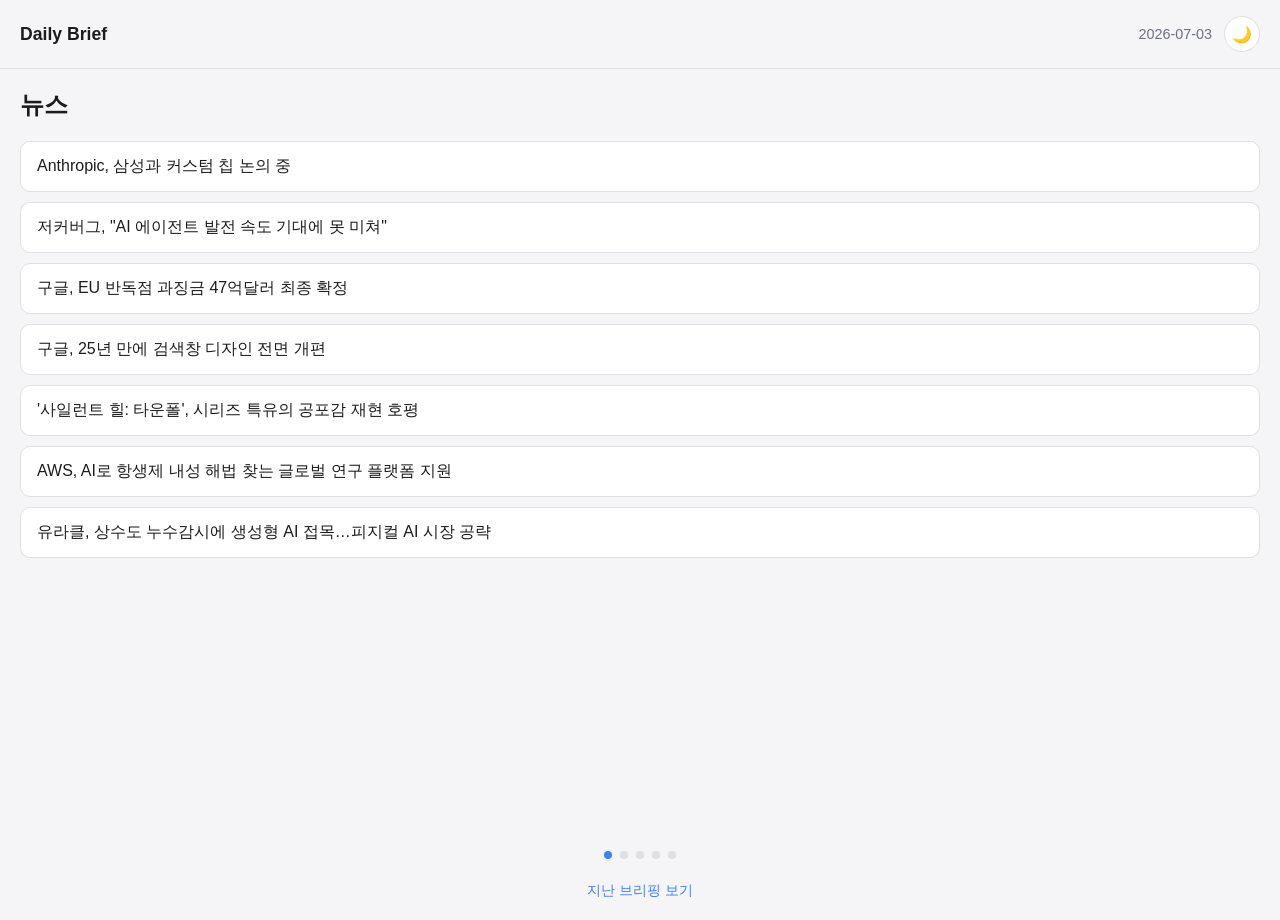
==== docs/index.html @ 2c722df5 "Daily Brief 프로젝트 초기 구조 및 파이프라인 구현 RSS/네이버뉴스 수집, Claude API 콘텐츠 생성, HTML 빌드 스크립트와 다크모드/스와이프/아코디언/아카이브" ====
<!DOCTYPE html>
<html lang="ko">
<head>
<meta charset="UTF-8">
<meta name="viewport" content="width=device-width, initial-scale=1">
<title>Daily Brief - 2026-07-03</title>
<link rel="stylesheet" href="assets/style.css">
</head>
<body>
<header class="topbar">
  <h1>Daily Brief</h1>
  <div class="topbar-right">
    <span class="date">2026-07-03</span>
    <button id="theme-toggle" aria-label="다크모드 전환">🌙</button>
  </div>
</header>

<main class="swipe-container" id="swipe-container">
<section class="panel" id="news">
  <h2>뉴스</h2>
  <div class="accordion">
<div class="accordion-item">
  <button class="accordion-header">Anthropic, 삼성과 커스텀 칩 논의 중</button>
  <div class="accordion-body"><p>Anthropic이 삼성과 새로운 커스텀 AI 칩 개발을 논의하고 있는 것으로 알려졌다.<br>이는 OpenAI가 브로드컴과 손잡고 자체 AI 칩을 발표한 지 약 일주일 만에 나온 소식이다.<br>AI 대형 개발사들이 엔비디아 의존도를 낮추기 위해 잇따라 자체 칩 확보에 나서는 모습이다.</p><p class="trivia">💡 커스텀 AI 칩은 특정 회사의 모델 구조에 맞춰 설계돼 범용 GPU보다 특정 연산에서 효율이 높은 반도체를 말한다.</p></div>
</div>
<div class="accordion-item">
  <button class="accordion-header">저커버그, "AI 에이전트 발전 속도 기대에 못 미쳐"</button>
  <div class="accordion-body"><p>메타 내부 회의에서 마크 저커버그 CEO가 AI 에이전트의 발전 속도가 예상보다 더디다고 언급한 것으로 전해졌다.<br>메타는 최근 AI 에이전트 개발에 대규모 투자를 이어왔다.<br>업계 전반의 AI 에이전트 상용화 속도에 대한 눈높이 조정이 이뤄지고 있다는 신호로 해석된다.</p><p class="trivia">💡 AI 에이전트는 단순 대화형 챗봇을 넘어, 목표를 주면 스스로 계획을 세우고 여러 단계의 작업을 수행하는 AI 시스템을 뜻한다.</p></div>
</div>
<div class="accordion-item">
  <button class="accordion-header">구글, EU 반독점 과징금 47억달러 최종 확정</button>
  <div class="accordion-body"><p>구글이 EU를 상대로 낸 장기간의 항소에서 패소해 47억달러(약 6조원) 규모의 과징금을 물게 됐다.<br>EU는 구글이 안드로이드에 자사 검색엔진과 브라우저를 끼워 판 행위를 문제 삼았다.<br>빅테크에 대한 유럽의 반독점 규제 기조가 재확인된 사례로 평가된다.</p><p class="trivia">💡 이번 과징금은 2018년 EU 집행위원회가 부과한 역대 최대 규모의 반독점 과징금 중 하나로, 이후 수년간 항소가 이어져 왔다.</p></div>
</div>
<div class="accordion-item">
  <button class="accordion-header">구글, 25년 만에 검색창 디자인 전면 개편</button>
  <div class="accordion-body"><p>구글이 25년간 유지해온 단순한 흰색 검색창 디자인을 대대적으로 개편했다.<br>I/O 개발자 콘퍼런스에서 발표된 이번 변화는 텍스트 링크 목록 중심에서 벗어나려는 시도다.<br>생성형 AI 검색 경쟁이 치열해지는 가운데, 검색 UI 자체의 패러다임 전환으로 풀이된다.</p><p class="trivia">💡 구글 검색창은 1998년 창립 이후 핵심 인터페이스로 자리 잡아, 이번 개편은 구글 역사상 상징적인 변화로 꼽힌다.</p></div>
</div>
<div class="accordion-item">
  <button class="accordion-header">'사일런트 힐: 타운폴', 시리즈 특유의 공포감 재현 호평</button>
  <div class="accordion-body"><p>IGN이 신작 '사일런트 힐: 타운폴'의 프리뷰를 공개했다.<br>1인칭 시점의 느린 템포와 긴장감이 시리즈 특유의 공포 스타일을 잘 계승했다는 평가다.<br>짧은 핸즈오프 데모만으로도 시리즈 팬들의 기대감을 높이고 있다.</p><p class="trivia">💡 '사일런트 힐'은 1999년 첫 작품이 출시된 이후 심리적 공포와 상징적 연출로 공포 게임 장르의 대표작으로 자리잡았다.</p></div>
</div>
<div class="accordion-item">
  <button class="accordion-header">AWS, AI로 항생제 내성 해법 찾는 글로벌 연구 플랫폼 지원</button>
  <div class="accordion-body"><p>아마존웹서비스(AWS)가 항생제 내성(AMR) 대응을 위한 글로벌 연구 플랫폼 구축을 지원한다.<br>임페리얼 칼리지 런던의 '플레밍 이니셔티브'에 클라우드·생성형 AI 기술을 제공하는 방식이다.<br>항생제 내성 관련 사망자는 2050년까지 약 3900만명에 이를 것으로 전망되는 만큼, 국제 협력의 중요성이 커지고 있다.</p><p class="trivia">💡 항생제 내성(AMR)은 세균 등 미생물이 변이를 일으켜 기존 항생제가 더 이상 듣지 않게 되는 현상으로, WHO가 지정한 주요 공중보건 위협 중 하나다.</p></div>
</div>
<div class="accordion-item">
  <button class="accordion-header">유라클, 상수도 누수감시에 생성형 AI 접목…피지컬 AI 시장 공략</button>
  <div class="accordion-body"><p>유라클이 상수도 누수 관리에 생성형 AI를 접목한 실증 사업에 참여한다.<br>한국환경산업기술원이 추진하는 'AI 응용제품 신속상용화 지원사업'의 일환이다.<br>센서·설비 데이터를 AI가 실시간 분석해 현장에 반영하는 '피지컬 AI'가 산업계의 새로운 화두로 떠오르고 있다.</p><p class="trivia">💡 피지컬 AI는 로봇, 센서 등 물리적 장치와 결합해 실제 환경 데이터를 실시간으로 처리·행동하는 AI를 뜻하며, 소프트웨어에 국한된 기존 AI와 구분된다.</p></div>
</div>
  </div>
</section>
<section class="panel" id="korea">
  <h2>한국뉴스</h2>
  <div class="accordion">
<div class="accordion-item">
  <button class="accordion-header">이언주, 상임위원장 배정 제외에… "정치 보복이냐"</button>
  <div class="accordion-body"><p>이언주 더불어민주당 의원이 국회 상임위원장 배정에서 자신이 제외된 데 대해 "정치 보복이냐"며 반발했다.</p></div>
</div>
<div class="accordion-item">
  <button class="accordion-header">정부, 고환율 피해 中企에 14.9조 긴급경영자금 지원</button>
  <div class="accordion-body"><p>구윤철 경제부총리가 비상경제장관회의를 주재하고, 고환율로 어려움을 겪는 중소기업에 14.9조원 규모의 긴급 경영자금을 지원하는 방안을 발표했다.</p></div>
</div>
<div class="accordion-item">
  <button class="accordion-header">강남 288개 vs 옹진·신안 0개…평생교육기관도 양극화 '심각'</button>
  <div class="accordion-body"><p>서울 강남에는 평생교육기관이 288곳인 반면 옹진·신안군은 한 곳도 없는 등 지역별 평생교육 인프라 격차가 심각한 것으로 나타났다.</p></div>
</div>
<div class="accordion-item">
  <button class="accordion-header">美, 국제형사재판소 관할권 부인…전쟁 범죄 트럼프 보호?</button>
  <div class="accordion-body"><p>미국이 국제형사재판소(ICC)의 자국민에 대한 재판 관할권을 인정하지 않겠다고 밝혔다. 법무장관 대행은 "동의하지 않은 국가를 조약이 구속할 수 없다"고 주장했다.</p></div>
</div>
  </div>
</section>
<section class="panel" id="common-sense">
  <h2>상식</h2>
  <div class="accordion">
<div class="accordion-item">
  <button class="accordion-header">[역사] 훈민정음 반포</button>
  <div class="accordion-body"><p>세종대왕은 1446년 훈민정음을 반포해 백성 누구나 쉽게 익힐 수 있는 문자를 보급했다. 오늘날의 한글은 이 훈민정음을 기반으로 한다.</p></div>
</div>
<div class="accordion-item">
  <button class="accordion-header">[과학] 문어의 심장은 3개</button>
  <div class="accordion-body"><p>문어는 심장이 3개다. 2개는 아가미로 피를 보내고, 나머지 1개는 몸 전체로 피를 순환시키는 역할을 한다. 헤엄칠 때는 이 심장 하나가 멈춰 쉽게 지치는 이유이기도 하다.</p></div>
</div>
<div class="accordion-item">
  <button class="accordion-header">[경제] 복리의 힘</button>
  <div class="accordion-body"><p>복리는 원금뿐 아니라 이미 발생한 이자에도 다시 이자가 붙는 방식이다. 같은 수익률이라도 기간이 길어질수록 단리와의 차이가 기하급수적으로 커져, 장기 투자에서 특히 중요하게 여겨진다.</p></div>
</div>
<div class="accordion-item">
  <button class="accordion-header">[문화] 칸 라이언즈</button>
  <div class="accordion-body"><p>칸 라이언즈(Cannes Lions)는 매년 프랑스 칸에서 열리는 세계 최대 규모의 광고·크리에이티브 축제로, 영화제인 칸 영화제와는 별개로 운영되는 광고업계 전문 행사다.</p></div>
</div>
  </div>
</section>
<section class="panel" id="english">
  <h2>영어</h2>
  <div class="accordion">
<div class="accordion-item">
  <button class="accordion-header">inflection point</button>
  <div class="accordion-body"><p>변곡점, 결정적 전환점</p><p class="example">The launch marks a major inflection point in the race to deliver practical AI agents to mainstream users.</p></div>
</div>
<div class="accordion-item">
  <button class="accordion-header">tradecraft</button>
  <div class="accordion-body"><p>(첩보·해킹 등에서) 은밀하게 활동하는 기술이나 수법</p><p class="example">The newly discovered malware uses clever tradecraft to remain stealthy.</p></div>
</div>
<div class="accordion-item">
  <button class="accordion-header">legacy infrastructure</button>
  <div class="accordion-body"><p>오래되어 낡았지만 여전히 쓰이고 있는 기존 인프라</p><p class="example">Surging demand for AI applications exposes the limitations of legacy cloud infrastructure.</p></div>
</div>
<div class="accordion-item">
  <button class="accordion-header">sonic boom</button>
  <div class="accordion-body"><p>음속 폭음 (물체가 음속을 돌파할 때 발생하는 굉음)</p><p class="example">New US rules would legalize quiet supersonic flights without the sonic boom.</p></div>
</div>
<div class="accordion-item">
  <button class="accordion-header">viral stunt</button>
  <div class="accordion-body"><p>입소문을 타며 화제가 되는 파격적인 홍보 이벤트</p><p class="example">Listen Labs raised $69M after a viral billboard hiring stunt.</p></div>
</div>
<div class="accordion-item">
  <button class="accordion-header">오늘의 지문</button>
  <div class="accordion-body"><p>Anthropic released Cowork on Monday, a new AI agent capability that extends the power of its wildly successful Claude Code tool to non-technical users. The launch marks a major inflection point in the race to deliver practical AI agents to mainstream users.</p><p class="hint">앤트로픽이 월요일 '코워크(Cowork)'를 출시했다. 이는 인기를 끌어온 '클로드 코드(Claude Code)' 도구의 기능을 비개발자도 쓸 수 있도록 확장한 새로운 AI 에이전트 기능이다. 이번 출시는 실용적인 AI 에이전트를 대중에게 전달하기 위한 경쟁에서 중요한 전환점으로 평가된다.</p></div>
</div>
  </div>
</section>
<section class="panel" id="review">
  <h2>복습</h2>
  <div class="accordion">
<p class="empty">복습할 내용이 없습니다.</p>
  </div>
</section>
</main>

<div class="dots" id="dots"><span class="dot" data-index="0"></span>
<span class="dot" data-index="1"></span>
<span class="dot" data-index="2"></span>
<span class="dot" data-index="3"></span>
<span class="dot" data-index="4"></span></div>

<footer>
  <a href="archive.html">지난 브리핑 보기</a>
</footer>

<script src="assets/app.js"></script>
</body>
</html>
---- docs/assets/style.css ----
:root {
  --bg: #f5f5f7;
  --fg: #1c1c1e;
  --card-bg: #ffffff;
  --border: #e0e0e0;
  --accent: #3b82f6;
  --muted: #6b7280;
}

html[data-theme="dark"] {
  --bg: #17181c;
  --fg: #eaeaea;
  --card-bg: #232428;
  --border: #34353a;
  --accent: #5b9dff;
  --muted: #9aa0a6;
}

* {
  box-sizing: border-box;
}

body {
  margin: 0;
  font-family: -apple-system, BlinkMacSystemFont, "Segoe UI", "Apple SD Gothic Neo", "Malgun Gothic", sans-serif;
  background: var(--bg);
  color: var(--fg);
}

.topbar {
  display: flex;
  align-items: center;
  justify-content: space-between;
  padding: 16px 20px;
  border-bottom: 1px solid var(--border);
}

.topbar h1 {
  font-size: 1.1rem;
  margin: 0;
}

.topbar-right {
  display: flex;
  align-items: center;
  gap: 12px;
}

.topbar .date {
  color: var(--muted);
  font-size: 0.9rem;
}

#theme-toggle {
  border: 1px solid var(--border);
  background: var(--card-bg);
  color: var(--fg);
  border-radius: 999px;
  width: 36px;
  height: 36px;
  cursor: pointer;
  font-size: 1rem;
}

.swipe-container {
  display: flex;
  overflow-x: auto;
  scroll-snap-type: x mandatory;
  height: calc(100vh - 130px);
  -webkit-overflow-scrolling: touch;
}

.panel {
  flex: 0 0 100vw;
  scroll-snap-align: start;
  padding: 20px;
  overflow-y: auto;
}

.panel h2 {
  margin-top: 0;
}

.accordion-item {
  border: 1px solid var(--border);
  border-radius: 10px;
  margin-bottom: 10px;
  overflow: hidden;
  background: var(--card-bg);
}

.accordion-header {
  width: 100%;
  text-align: left;
  padding: 14px 16px;
  background: none;
  border: none;
  color: var(--fg);
  font-size: 1rem;
  cursor: pointer;
}

.accordion-body {
  max-height: 0;
  overflow: hidden;
  transition: max-height 0.25s ease;
  padding: 0 16px;
}

.accordion-item.open .accordion-body {
  max-height: 600px;
  padding: 0 16px 16px;
}

.accordion-body .trivia,
.accordion-body .hint {
  color: var(--muted);
  font-size: 0.9rem;
}

.accordion-body .example {
  color: var(--muted);
  font-style: italic;
}

.empty {
  color: var(--muted);
}

.dots {
  display: flex;
  justify-content: center;
  gap: 8px;
  padding: 12px 0;
}

.dot {
  width: 8px;
  height: 8px;
  border-radius: 50%;
  background: var(--border);
  cursor: pointer;
}

.dot.active {
  background: var(--accent);
}

footer {
  text-align: center;
  padding: 10px 0 20px;
}

footer a {
  color: var(--accent);
  text-decoration: none;
  font-size: 0.9rem;
}

.archive-main {
  max-width: 640px;
  margin: 0 auto;
  padding: 20px;
}

#search-input {
  width: 100%;
  padding: 12px 14px;
  border-radius: 10px;
  border: 1px solid var(--border);
  background: var(--card-bg);
  color: var(--fg);
  font-size: 1rem;
  margin-bottom: 12px;
}

.filter-bar {
  display: flex;
  gap: 8px;
  margin-bottom: 16px;
}

.filter-btn {
  border: 1px solid var(--border);
  background: var(--card-bg);
  color: var(--fg);
  border-radius: 999px;
  padding: 6px 14px;
  cursor: pointer;
  font-size: 0.85rem;
}

.filter-btn.active {
  background: var(--accent);
  color: #fff;
  border-color: var(--accent);
}

#search-results,
.date-list {
  list-style: none;
  padding: 0;
}

#search-results li,
.date-list li {
  border-bottom: 1px solid var(--border);
  padding: 10px 0;
}

#search-results a,
.date-list a {
  color: var(--fg);
  text-decoration: none;
}

#search-results .meta {
  color: var(--muted);
  font-size: 0.8rem;
}
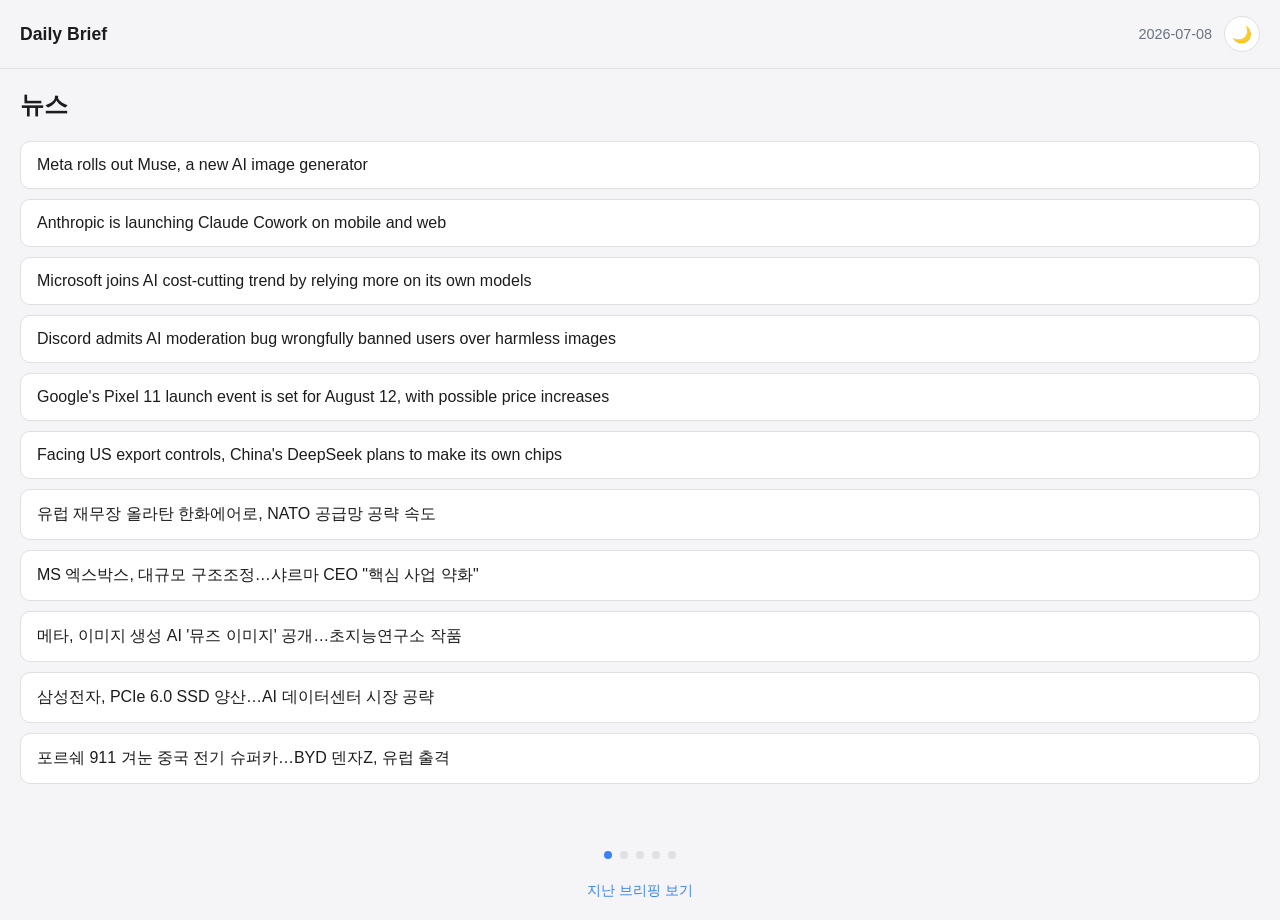
==== commit 31ceafc8: "자동 실행 실패 수정: max_tokens 부족, 네이버 키 미전달 - generate_content.py: max_tokens 8000 -> 16000 (JSONDecodeErr" ====
--- a/docs/index.html
+++ b/docs/index.html
@@ -3,14 +3,14 @@
 <head>
 <meta charset="UTF-8">
 <meta name="viewport" content="width=device-width, initial-scale=1">
-<title>Daily Brief - 2026-07-03</title>
+<title>Daily Brief - 2026-07-08</title>
 <link rel="stylesheet" href="assets/style.css">
 </head>
 <body>
 <header class="topbar">
   <h1>Daily Brief</h1>
   <div class="topbar-right">
-    <span class="date">2026-07-03</span>
+    <span class="date">2026-07-08</span>
     <button id="theme-toggle" aria-label="다크모드 전환">🌙</button>
   </div>
 </header>
@@ -20,32 +20,48 @@
   <h2>뉴스</h2>
   <div class="accordion">
 <div class="accordion-item">
-  <button class="accordion-header">Anthropic, 삼성과 커스텀 칩 논의 중</button>
-  <div class="accordion-body"><p>Anthropic이 삼성과 새로운 커스텀 AI 칩 개발을 논의하고 있는 것으로 알려졌다.<br>이는 OpenAI가 브로드컴과 손잡고 자체 AI 칩을 발표한 지 약 일주일 만에 나온 소식이다.<br>AI 대형 개발사들이 엔비디아 의존도를 낮추기 위해 잇따라 자체 칩 확보에 나서는 모습이다.</p><p class="trivia">💡 커스텀 AI 칩은 특정 회사의 모델 구조에 맞춰 설계돼 범용 GPU보다 특정 연산에서 효율이 높은 반도체를 말한다.</p></div>
-</div>
-<div class="accordion-item">
-  <button class="accordion-header">저커버그, "AI 에이전트 발전 속도 기대에 못 미쳐"</button>
-  <div class="accordion-body"><p>메타 내부 회의에서 마크 저커버그 CEO가 AI 에이전트의 발전 속도가 예상보다 더디다고 언급한 것으로 전해졌다.<br>메타는 최근 AI 에이전트 개발에 대규모 투자를 이어왔다.<br>업계 전반의 AI 에이전트 상용화 속도에 대한 눈높이 조정이 이뤄지고 있다는 신호로 해석된다.</p><p class="trivia">💡 AI 에이전트는 단순 대화형 챗봇을 넘어, 목표를 주면 스스로 계획을 세우고 여러 단계의 작업을 수행하는 AI 시스템을 뜻한다.</p></div>
-</div>
-<div class="accordion-item">
-  <button class="accordion-header">구글, EU 반독점 과징금 47억달러 최종 확정</button>
-  <div class="accordion-body"><p>구글이 EU를 상대로 낸 장기간의 항소에서 패소해 47억달러(약 6조원) 규모의 과징금을 물게 됐다.<br>EU는 구글이 안드로이드에 자사 검색엔진과 브라우저를 끼워 판 행위를 문제 삼았다.<br>빅테크에 대한 유럽의 반독점 규제 기조가 재확인된 사례로 평가된다.</p><p class="trivia">💡 이번 과징금은 2018년 EU 집행위원회가 부과한 역대 최대 규모의 반독점 과징금 중 하나로, 이후 수년간 항소가 이어져 왔다.</p></div>
-</div>
-<div class="accordion-item">
-  <button class="accordion-header">구글, 25년 만에 검색창 디자인 전면 개편</button>
-  <div class="accordion-body"><p>구글이 25년간 유지해온 단순한 흰색 검색창 디자인을 대대적으로 개편했다.<br>I/O 개발자 콘퍼런스에서 발표된 이번 변화는 텍스트 링크 목록 중심에서 벗어나려는 시도다.<br>생성형 AI 검색 경쟁이 치열해지는 가운데, 검색 UI 자체의 패러다임 전환으로 풀이된다.</p><p class="trivia">💡 구글 검색창은 1998년 창립 이후 핵심 인터페이스로 자리 잡아, 이번 개편은 구글 역사상 상징적인 변화로 꼽힌다.</p></div>
-</div>
-<div class="accordion-item">
-  <button class="accordion-header">'사일런트 힐: 타운폴', 시리즈 특유의 공포감 재현 호평</button>
-  <div class="accordion-body"><p>IGN이 신작 '사일런트 힐: 타운폴'의 프리뷰를 공개했다.<br>1인칭 시점의 느린 템포와 긴장감이 시리즈 특유의 공포 스타일을 잘 계승했다는 평가다.<br>짧은 핸즈오프 데모만으로도 시리즈 팬들의 기대감을 높이고 있다.</p><p class="trivia">💡 '사일런트 힐'은 1999년 첫 작품이 출시된 이후 심리적 공포와 상징적 연출로 공포 게임 장르의 대표작으로 자리잡았다.</p></div>
-</div>
-<div class="accordion-item">
-  <button class="accordion-header">AWS, AI로 항생제 내성 해법 찾는 글로벌 연구 플랫폼 지원</button>
-  <div class="accordion-body"><p>아마존웹서비스(AWS)가 항생제 내성(AMR) 대응을 위한 글로벌 연구 플랫폼 구축을 지원한다.<br>임페리얼 칼리지 런던의 '플레밍 이니셔티브'에 클라우드·생성형 AI 기술을 제공하는 방식이다.<br>항생제 내성 관련 사망자는 2050년까지 약 3900만명에 이를 것으로 전망되는 만큼, 국제 협력의 중요성이 커지고 있다.</p><p class="trivia">💡 항생제 내성(AMR)은 세균 등 미생물이 변이를 일으켜 기존 항생제가 더 이상 듣지 않게 되는 현상으로, WHO가 지정한 주요 공중보건 위협 중 하나다.</p></div>
-</div>
-<div class="accordion-item">
-  <button class="accordion-header">유라클, 상수도 누수감시에 생성형 AI 접목…피지컬 AI 시장 공략</button>
-  <div class="accordion-body"><p>유라클이 상수도 누수 관리에 생성형 AI를 접목한 실증 사업에 참여한다.<br>한국환경산업기술원이 추진하는 'AI 응용제품 신속상용화 지원사업'의 일환이다.<br>센서·설비 데이터를 AI가 실시간 분석해 현장에 반영하는 '피지컬 AI'가 산업계의 새로운 화두로 떠오르고 있다.</p><p class="trivia">💡 피지컬 AI는 로봇, 센서 등 물리적 장치와 결합해 실제 환경 데이터를 실시간으로 처리·행동하는 AI를 뜻하며, 소프트웨어에 국한된 기존 AI와 구분된다.</p></div>
+  <button class="accordion-header">Meta rolls out Muse, a new AI image generator</button>
+  <div class="accordion-body"><p>메타가 초지능연구소(Superintelligence Labs)가 만든 첫 이미지 생성 AI 모델 '뮤즈 이미지'를 공개했다.<br>메타 AI 앱, 인스타그램, 왓츠앱에 우선 탑재되며 페이스북과 메신저에도 곧 적용될 예정이다.<br>공개된 인스타그램 게시물을 활용해 친구나 크리에이터가 등장하는 이미지도 생성할 수 있어 프라이버시 논쟁이 예상된다.</p><p class="trivia">💡 메타의 '뮤즈' 시리즈는 이미지 외에도 다양한 생성 모델 패밀리로 확장되고 있으며, 알렉산더 왕 CAIO 체제 이후 조직 재편을 거쳐 나온 첫 결과물이다.</p><p class="source-link"><a href="https://techcrunch.com/2026/07/07/meta-rolls-out-muse-a-new-ai-image-generator/" target="_blank" rel="noopener">원문 보기 · techcrunch.com ↗</a></p></div>
+</div>
+<div class="accordion-item">
+  <button class="accordion-header">Anthropic is launching Claude Cowork on mobile and web</button>
+  <div class="accordion-body"><p>앤트로픽의 AI 협업 도구 'Claude Cowork'가 모바일과 웹으로 확장됐다.<br>기존에는 macOS·윈도용 데스크톱 앱에서만 사용 가능했으나 이제 Max 구독자부터 순차 제공된다.<br>책상에서 작업을 시작하고 휴대폰으로 진행 상황을 확인하며 노트북을 닫아도 결과물을 나중에 받아볼 수 있다.</p><p class="trivia">💡 Claude Cowork는 코딩 지식이 없는 일반 사용자도 파일 기반 업무를 AI 에이전트에 맡길 수 있도록 설계된 앤트로픽의 신규 기능이다.</p><p class="source-link"><a href="https://www.theverge.com/ai-artificial-intelligence/961978/anthropic-claude-cowork-mobile-web" target="_blank" rel="noopener">원문 보기 · theverge.com ↗</a></p></div>
+</div>
+<div class="accordion-item">
+  <button class="accordion-header">Microsoft joins AI cost-cutting trend by relying more on its own models</button>
+  <div class="accordion-body"><p>마이크로소프트가 외부 AI 모델 의존도를 줄이고 자체 모델 활용을 늘리는 방향으로 전환하고 있다.<br>실리콘밸리 빅테크들 사이에서 확산되는 AI 비용 절감 흐름에 동참한 모습이다.<br>OpenAI 등 외부 파트너십 의존에서 벗어나 자체 기술력 강화에 무게를 두는 전략으로 풀이된다.</p><p class="trivia">💡 마이크로소프트는 자체 AI 모델 브랜드 'MAI'를 개발 중이며, 이는 OpenAI 의존도를 낮추기 위한 다각화 전략의 일환으로 알려져 있다.</p><p class="source-link"><a href="https://techcrunch.com/2026/07/07/microsoft-joins-ai-cost-cutting-trend-by-relying-more-on-its-own-models/" target="_blank" rel="noopener">원문 보기 · techcrunch.com ↗</a></p></div>
+</div>
+<div class="accordion-item">
+  <button class="accordion-header">Discord admits AI moderation bug wrongfully banned users over harmless images</button>
+  <div class="accordion-body"><p>디스코드가 AI 콘텐츠 조정 시스템의 버그로 무해한 이미지를 올린 이용자 계정을 잘못 차단했다고 인정했다.<br>해당 문제는 지난 5월부터 발생했으며 주말 사이에만 200명이 추가로 잘못 차단됐다.<br>디스코드 팀이 문제를 인지하고 수정 조치를 완료했다고 밝혔다.</p><p class="trivia">💡 AI 콘텐츠 조정 시스템은 대규모 플랫폼에서 유해 콘텐츠를 자동 판별하지만, 오탐(false positive)으로 인한 부당 제재 논란이 꾸준히 제기돼 왔다.</p><p class="source-link"><a href="https://techcrunch.com/2026/07/07/discord-admits-ai-moderation-bug-wrongfully-banned-users-over-harmless-images/" target="_blank" rel="noopener">원문 보기 · techcrunch.com ↗</a></p></div>
+</div>
+<div class="accordion-item">
+  <button class="accordion-header">Google's Pixel 11 launch event is set for August 12, with possible price increases</button>
+  <div class="accordion-body"><p>구글이 오는 8월 12일 저녁 뉴욕에서 픽셀11 시리즈 공개 행사를 연다.<br>이례적으로 저녁 6시(현지시간)에 진행되는 이번 행사에서는 신규 하드웨어가 공개될 예정이다.<br>메모리·부품 가격 상승 여파로 신제품 가격이 인상될 가능성이 제기된다.</p><p class="trivia">💡 'Made by Google' 행사는 구글이 매년 픽셀 스마트폰과 관련 하드웨어를 공개하는 연례 발표회다.</p><p class="source-link"><a href="https://arstechnica.com/gadgets/2026/07/googles-pixel-11-launch-event-is-set-for-august-12-with-possible-price-increases/" target="_blank" rel="noopener">원문 보기 · arstechnica.com ↗</a></p></div>
+</div>
+<div class="accordion-item">
+  <button class="accordion-header">Facing US export controls, China's DeepSeek plans to make its own chips</button>
+  <div class="accordion-body"><p>중국 AI 기업 딥시크가 미국의 수출 통제에 대응해 자체 반도체 생산 계획을 세운 것으로 알려졌다.<br>엔비디아와 화웨이 칩에 대한 의존도를 낮추려는 초기 단계의 시도다.<br>아직 구체적 실행 계획은 초기 단계이지만 중국 AI 업계의 자립 움직임을 보여주는 사례로 주목된다.</p><p class="trivia">💡 딥시크는 저비용·고효율 오픈소스 AI 모델로 전 세계 AI 업계에 충격을 준 중국 스타트업이다.</p><p class="source-link"><a href="https://arstechnica.com/ai/2026/07/facing-us-export-controls-chinas-deepseek-plans-to-make-its-own-chips/" target="_blank" rel="noopener">원문 보기 · arstechnica.com ↗</a></p></div>
+</div>
+<div class="accordion-item">
+  <button class="accordion-header">유럽 재무장 올라탄 한화에어로, NATO 공급망 공략 속도</button>
+  <div class="accordion-body"><p>한화에어로스페이스가 NATO 방위산업포럼에 참석해 유럽 방산협력 확대에 나섰다.<br>유럽 각국의 재무장 움직임 속에 현지 생산과 공동개발, 공급망 강화 전략을 앞세우고 있다.<br>한화 유럽법인장은 안정적 공급망과 현지 생산 역량 확보의 중요성을 강조했다.</p><p class="trivia">💡 NATO(북대서양조약기구)는 냉전 시기 소련 견제를 위해 1949년 창설된 미국·유럽 중심의 군사동맹으로, 최근 유럽 각국의 국방비 증액 흐름과 맞물려 방산 협력이 활발해지고 있다.</p><p class="source-link"><a href="https://zdnet.co.kr/view/?no=20260708092148" target="_blank" rel="noopener">원문 보기 · zdnet.co.kr ↗</a></p></div>
+</div>
+<div class="accordion-item">
+  <button class="accordion-header">MS 엑스박스, 대규모 구조조정…샤르마 CEO "핵심 사업 약화"</button>
+  <div class="accordion-body"><p>아샤 샤르마 엑스박스 CEO가 과거 게임패스·멀티플랫폼 확장 투자 실패를 인정하며 구조조정 배경을 밝혔다.<br>무리한 사업 확장이 핵심 사업 집중도를 떨어뜨렸다고 자체 진단했다.<br>AI 열풍으로 인한 부품·메모리 가격 상승도 하드웨어 사업에 부담으로 작용했다고 설명했다.</p><p class="trivia">💡 이번 구조조정으로 '둠' 개발사 id 소프트웨어 인력이 약 50% 감축된 것으로 알려지며 게임업계 전반의 위기감이 커지고 있다.</p><p class="source-link"><a href="https://zdnet.co.kr/view/?no=20260708092035" target="_blank" rel="noopener">원문 보기 · zdnet.co.kr ↗</a></p></div>
+</div>
+<div class="accordion-item">
+  <button class="accordion-header">메타, 이미지 생성 AI '뮤즈 이미지' 공개…초지능연구소 작품</button>
+  <div class="accordion-body"><p>메타가 초지능연구소 체제 이후 처음으로 이미지 생성 AI 모델 '뮤즈 이미지'를 선보였다.<br>메타 AI 챗봇과 인스타그램, 왓츠앱에 우선 적용되며 텍스트 프롬프트 기반 이미지 생성·수정이 가능하다.<br>공개된 인스타그램 게시물을 활용해 친구·크리에이터가 등장하는 이미지도 만들 수 있다.</p><p class="trivia">💡 알렉산더 왕은 스케일 AI 창업자 출신으로, 메타 초지능연구소의 최고AI책임자(CAIO)를 맡아 조직 재편을 주도해왔다.</p><p class="source-link"><a href="https://zdnet.co.kr/view/?no=20260708084624" target="_blank" rel="noopener">원문 보기 · zdnet.co.kr ↗</a></p></div>
+</div>
+<div class="accordion-item">
+  <button class="accordion-header">삼성전자, PCIe 6.0 SSD 양산…AI 데이터센터 시장 공략</button>
+  <div class="accordion-body"><p>삼성전자가 AI 인프라에 최적화된 PCIe 6.0 기업용 SSD 'PM1763' 양산을 시작했다.<br>9세대 V낸드와 4나노 신규 컨트롤러를 탑재해 성능과 전력 효율을 크게 높였다.<br>16TB 제품은 업계 최고 성능을 구현해 AI 작업 처리 효율을 끌어올릴 것으로 기대된다.</p><p class="trivia">💡 PCIe(PCI Express)는 컴퓨터 내부에서 CPU·GPU·스토리지 등을 연결하는 인터페이스 표준으로, 세대가 올라갈수록 데이터 전송 대역폭이 2배씩 늘어난다.</p><p class="source-link"><a href="https://zdnet.co.kr/view/?no=20260708085013" target="_blank" rel="noopener">원문 보기 · zdnet.co.kr ↗</a></p></div>
+</div>
+<div class="accordion-item">
+  <button class="accordion-header">포르쉐 911 겨눈 중국 전기 슈퍼카…BYD 덴자Z, 유럽 출격</button>
+  <div class="accordion-body"><p>BYD의 프리미엄 브랜드 덴자가 고성능 전기 스포츠카 '덴자Z'를 영국 굿우드 페스티벌에서 글로벌 출시한다.<br>덴자 측은 이를 '중국 최초의 지능형 전기 슈퍼카'로 소개했다.<br>유럽 시장에 먼저 출시하고 중국 출시 일정은 추후 확정할 예정이다.</p><p class="trivia">💡 굿우드 페스티벌 오브 스피드는 영국에서 매년 열리는 세계적인 자동차 축제로, 신차와 콘셉트카가 다수 공개되는 자리다.</p><p class="source-link"><a href="https://zdnet.co.kr/view/?no=20260708085652" target="_blank" rel="noopener">원문 보기 · zdnet.co.kr ↗</a></p></div>
 </div>
   </div>
 </section>
@@ -53,20 +69,32 @@
   <h2>한국뉴스</h2>
   <div class="accordion">
 <div class="accordion-item">
-  <button class="accordion-header">이언주, 상임위원장 배정 제외에… "정치 보복이냐"</button>
-  <div class="accordion-body"><p>이언주 더불어민주당 의원이 국회 상임위원장 배정에서 자신이 제외된 데 대해 "정치 보복이냐"며 반발했다.</p></div>
-</div>
-<div class="accordion-item">
-  <button class="accordion-header">정부, 고환율 피해 中企에 14.9조 긴급경영자금 지원</button>
-  <div class="accordion-body"><p>구윤철 경제부총리가 비상경제장관회의를 주재하고, 고환율로 어려움을 겪는 중소기업에 14.9조원 규모의 긴급 경영자금을 지원하는 방안을 발표했다.</p></div>
-</div>
-<div class="accordion-item">
-  <button class="accordion-header">강남 288개 vs 옹진·신안 0개…평생교육기관도 양극화 '심각'</button>
-  <div class="accordion-body"><p>서울 강남에는 평생교육기관이 288곳인 반면 옹진·신안군은 한 곳도 없는 등 지역별 평생교육 인프라 격차가 심각한 것으로 나타났다.</p></div>
-</div>
-<div class="accordion-item">
-  <button class="accordion-header">美, 국제형사재판소 관할권 부인…전쟁 범죄 트럼프 보호?</button>
-  <div class="accordion-body"><p>미국이 국제형사재판소(ICC)의 자국민에 대한 재판 관할권을 인정하지 않겠다고 밝혔다. 법무장관 대행은 "동의하지 않은 국가를 조약이 구속할 수 없다"고 주장했다.</p></div>
+  <button class="accordion-header">美, 호르무즈 상선 공격에 군사·경제 '쌍끌이 압박'…충돌 다시 격화</button>
+  <div class="accordion-body"><p>미국이 호르무즈 해협 상선 공격에 대응해 이란에 공습을 개시하고 원유 제재 면제도 중단하며 군사·경제 양면 압박에 나섰다.</p><p class="source-link"><a href="https://www.dt.co.kr/article/12071715?ref=naver" target="_blank" rel="noopener">원문 보기 · dt.co.kr ↗</a></p></div>
+</div>
+<div class="accordion-item">
+  <button class="accordion-header">호르무즈 선박 피격에 국제유가 급등…브렌트유 3%↑</button>
+  <div class="accordion-body"><p>호르무즈 해협 선박 피격 사태로 국제유가가 급등했으며, 이란산 원유 제재 면제 중단 보도에 오름폭이 확대됐다.</p><p class="source-link"><a href="https://news.tvchosun.com/site/data/html_dir/2026/07/08/2026070890011.html" target="_blank" rel="noopener">원문 보기 · news.tvchosun.com ↗</a></p></div>
+</div>
+<div class="accordion-item">
+  <button class="accordion-header">국내 100대 기업 경제기여액 1천731조…1위 삼전·2위 현대차</button>
+  <div class="accordion-body"><p>지난해 국내 100대 기업의 경제기여액이 전년 대비 7.4% 증가한 1731조원으로 집계됐으며, 삼성전자와 현대차가 각각 1·2위를 차지했다.</p><p class="source-link"><a href="https://news.tvchosun.com/site/data/html_dir/2026/07/08/2026070890061.html" target="_blank" rel="noopener">원문 보기 · news.tvchosun.com ↗</a></p></div>
+</div>
+<div class="accordion-item">
+  <button class="accordion-header">국민 10명 중 7명 "한일 경제공동체 필요"…일본도 60% 찬성</button>
+  <div class="accordion-body"><p>한국 국민 69.8%가 한일 경제공동체 구성에 찬성했으며, 일본에서도 약 60%가 긍정적인 응답을 보였다.</p><p class="source-link"><a href="https://www.yna.co.kr/view/AKR20260707027400003?input=1195m" target="_blank" rel="noopener">원문 보기 · yna.co.kr ↗</a></p></div>
+</div>
+<div class="accordion-item">
+  <button class="accordion-header">인천국제공항 개항 25년만에 누적 이용객 10억명 달성</button>
+  <div class="accordion-body"><p>인천국제공항이 개항 25년 만에 누적 이용객 10억명을 달성하며 기념행사를 열었다.</p><p class="source-link"><a href="https://www.yna.co.kr/view/AKR20260707066200065?input=1195m" target="_blank" rel="noopener">원문 보기 · yna.co.kr ↗</a></p></div>
+</div>
+<div class="accordion-item">
+  <button class="accordion-header">구윤철 "7월중 원화 국제화 로드맵 발표"</button>
+  <div class="accordion-body"><p>구윤철 부총리가 원화 활용도 제고를 위한 '원화 국제화 로드맵'을 7월 중 확정·발표하겠다고 밝혔다.</p><p class="source-link"><a href="https://www.chosun.com/economy/economy_general/2026/07/08/XI2YPL3KABAZDFKXH2PPNYLFLQ/?utm_source=naver&amp;utm_medium=referral&amp;utm_campaign=naver-news" target="_blank" rel="noopener">원문 보기 · chosun.com ↗</a></p></div>
+</div>
+<div class="accordion-item">
+  <button class="accordion-header">김민석·정청래 연일 '자기 정치' 신경전</button>
+  <div class="accordion-body"><p>더불어민주당 당권 주자인 김민석 전 총리와 정청래 전 대표가 서로를 '자기 정치'의 사례로 지목하며 공방을 이어가고 있다.</p><p class="source-link"><a href="https://view.asiae.co.kr/article/2026070718180544147" target="_blank" rel="noopener">원문 보기 · view.asiae.co.kr ↗</a></p></div>
 </div>
   </div>
 </section>
@@ -74,20 +102,32 @@
   <h2>상식</h2>
   <div class="accordion">
 <div class="accordion-item">
-  <button class="accordion-header">[역사] 훈민정음 반포</button>
-  <div class="accordion-body"><p>세종대왕은 1446년 훈민정음을 반포해 백성 누구나 쉽게 익힐 수 있는 문자를 보급했다. 오늘날의 한글은 이 훈민정음을 기반으로 한다.</p></div>
-</div>
-<div class="accordion-item">
-  <button class="accordion-header">[과학] 문어의 심장은 3개</button>
-  <div class="accordion-body"><p>문어는 심장이 3개다. 2개는 아가미로 피를 보내고, 나머지 1개는 몸 전체로 피를 순환시키는 역할을 한다. 헤엄칠 때는 이 심장 하나가 멈춰 쉽게 지치는 이유이기도 하다.</p></div>
-</div>
-<div class="accordion-item">
-  <button class="accordion-header">[경제] 복리의 힘</button>
-  <div class="accordion-body"><p>복리는 원금뿐 아니라 이미 발생한 이자에도 다시 이자가 붙는 방식이다. 같은 수익률이라도 기간이 길어질수록 단리와의 차이가 기하급수적으로 커져, 장기 투자에서 특히 중요하게 여겨진다.</p></div>
-</div>
-<div class="accordion-item">
-  <button class="accordion-header">[문화] 칸 라이언즈</button>
-  <div class="accordion-body"><p>칸 라이언즈(Cannes Lions)는 매년 프랑스 칸에서 열리는 세계 최대 규모의 광고·크리에이티브 축제로, 영화제인 칸 영화제와는 별개로 운영되는 광고업계 전문 행사다.</p></div>
+  <button class="accordion-header">[지정학] 호르무즈 해협의 전략적 중요성</button>
+  <div class="accordion-body"><p>호르무즈 해협은 페르시아만과 인도양을 잇는 좁은 해상 통로로, 전 세계 원유 해상 물동량의 약 20%가 이곳을 통과한다. 이 때문에 해협에서의 충돌은 즉각적으로 국제유가에 영향을 미친다.</p></div>
+</div>
+<div class="accordion-item">
+  <button class="accordion-header">[과학기술] PCIe 인터페이스 세대별 발전</button>
+  <div class="accordion-body"><p>PCIe는 세대가 올라갈 때마다 데이터 전송 대역폭이 약 2배씩 향상되는 컴퓨터 부품 연결 표준으로, AI 데이터센터의 대용량 데이터 처리 속도를 좌우하는 핵심 요소다.</p></div>
+</div>
+<div class="accordion-item">
+  <button class="accordion-header">[과학] 알파갈 증후군, 진드기가 옮기는 육류 알레르기</button>
+  <div class="accordion-body"><p>알파갈 증후군은 특정 진드기에 물린 후 포유류 고기에 알레르기 반응을 일으키는 질환으로, 예상보다 많은 사람이 관련 항체 표지를 보유한 것으로 나타나 관심이 커지고 있다.</p></div>
+</div>
+<div class="accordion-item">
+  <button class="accordion-header">[역사] NATO의 탄생 배경</button>
+  <div class="accordion-body"><p>북대서양조약기구(NATO)는 1949년 냉전 초기 소련의 팽창을 견제하기 위해 미국과 서유럽 국가들이 결성한 집단안보 동맹으로, 최근 유럽 각국의 재무장 흐름 속에 방산 협력의 중심축이 되고 있다.</p></div>
+</div>
+<div class="accordion-item">
+  <button class="accordion-header">[IT] 오픈소스 AI와 프론티어 모델의 공존</button>
+  <div class="accordion-body"><p>오픈소스 AI 모델의 부상이 앤트로픽 같은 프론티어 AI 기업의 입지를 당장 위협하지는 않는데, 이는 두 진영이 같은 기술 생애주기의 서로 다른 단계를 담당하고 있기 때문이라는 분석이 있다.</p></div>
+</div>
+<div class="accordion-item">
+  <button class="accordion-header">[경제] 유니콘의 상징적 의미</button>
+  <div class="accordion-body"><p>유니콘 기업은 기업가치 10억달러 이상의 비상장 스타트업을 뜻하는데, 이런 기업이 흔치 않다는 의미에서 전설의 동물 이름을 따 왔다. 최근 AI 스타트업 투자 열풍으로 유니콘 등장 속도가 빨라지고 있다.</p></div>
+</div>
+<div class="accordion-item">
+  <button class="accordion-header">[사회] 인천국제공항의 성장사</button>
+  <div class="accordion-body"><p>2001년 개항한 인천국제공항은 25년 만에 누적 이용객 10억명을 돌파하며 세계적 허브공항으로 자리매김했다.</p></div>
 </div>
   </div>
 </section>
@@ -95,35 +135,58 @@
   <h2>영어</h2>
   <div class="accordion">
 <div class="accordion-item">
-  <button class="accordion-header">inflection point</button>
-  <div class="accordion-body"><p>변곡점, 결정적 전환점</p><p class="example">The launch marks a major inflection point in the race to deliver practical AI agents to mainstream users.</p></div>
-</div>
-<div class="accordion-item">
-  <button class="accordion-header">tradecraft</button>
-  <div class="accordion-body"><p>(첩보·해킹 등에서) 은밀하게 활동하는 기술이나 수법</p><p class="example">The newly discovered malware uses clever tradecraft to remain stealthy.</p></div>
-</div>
-<div class="accordion-item">
-  <button class="accordion-header">legacy infrastructure</button>
-  <div class="accordion-body"><p>오래되어 낡았지만 여전히 쓰이고 있는 기존 인프라</p><p class="example">Surging demand for AI applications exposes the limitations of legacy cloud infrastructure.</p></div>
-</div>
-<div class="accordion-item">
-  <button class="accordion-header">sonic boom</button>
-  <div class="accordion-body"><p>음속 폭음 (물체가 음속을 돌파할 때 발생하는 굉음)</p><p class="example">New US rules would legalize quiet supersonic flights without the sonic boom.</p></div>
-</div>
-<div class="accordion-item">
-  <button class="accordion-header">viral stunt</button>
-  <div class="accordion-body"><p>입소문을 타며 화제가 되는 파격적인 홍보 이벤트</p><p class="example">Listen Labs raised $69M after a viral billboard hiring stunt.</p></div>
+  <button class="accordion-header">tamper with</button>
+  <div class="accordion-body"><p>~을 함부로 손대다, 조작하다</p><p class="example">Meta's glasses will turn off the camera if you tamper with the privacy light.</p></div>
+</div>
+<div class="accordion-item">
+  <button class="accordion-header">wrongfully</button>
+  <div class="accordion-body"><p>부당하게, 잘못되게</p><p class="example">Discord admits an AI moderation bug wrongfully banned users over harmless images.</p></div>
+</div>
+<div class="accordion-item">
+  <button class="accordion-header">dabble in</button>
+  <div class="accordion-body"><p>~을 시험 삼아 해보다, 발을 살짝 담그다</p><p class="example">Netflix dabbles in shorter video content with its new set of publisher deals.</p></div>
+</div>
+<div class="accordion-item">
+  <button class="accordion-header">reportedly</button>
+  <div class="accordion-body"><p>전해진 바에 따르면</p><p class="example">id Software has reportedly cut its staff in half as part of Xbox layoffs.</p></div>
+</div>
+<div class="accordion-item">
+  <button class="accordion-header">cut in half</button>
+  <div class="accordion-body"><p>절반으로 줄이다</p><p class="example">Doom developer id was reportedly cut in half as part of Xbox layoffs.</p></div>
+</div>
+<div class="accordion-item">
+  <button class="accordion-header">explosive outbreak</button>
+  <div class="accordion-body"><p>폭발적으로 확산되는 발병</p><p class="example">Michigan sees explosive outbreak of a diarrheal parasite with over 700 cases.</p></div>
+</div>
+<div class="accordion-item">
+  <button class="accordion-header">squeeze on</button>
+  <div class="accordion-body"><p>~에 대한 압박, 쥐어짜기</p><p class="example">The squeeze on Rust Belt electricity bills threatens Trump's manufacturing plan.</p></div>
+</div>
+<div class="accordion-item">
+  <button class="accordion-header">enforce</button>
+  <div class="accordion-body"><p>(법 등을) 집행하다, 시행하다</p><p class="example">SCOTUS lets Texas enforce an app store law that Big Tech calls a 'censorship regime'.</p></div>
 </div>
 <div class="accordion-item">
   <button class="accordion-header">오늘의 지문</button>
-  <div class="accordion-body"><p>Anthropic released Cowork on Monday, a new AI agent capability that extends the power of its wildly successful Claude Code tool to non-technical users. The launch marks a major inflection point in the race to deliver practical AI agents to mainstream users.</p><p class="hint">앤트로픽이 월요일 '코워크(Cowork)'를 출시했다. 이는 인기를 끌어온 '클로드 코드(Claude Code)' 도구의 기능을 비개발자도 쓸 수 있도록 확장한 새로운 AI 에이전트 기능이다. 이번 출시는 실용적인 AI 에이전트를 대중에게 전달하기 위한 경쟁에서 중요한 전환점으로 평가된다.</p></div>
+  <div class="accordion-body"><p>Amid public backlash over its smart glasses, Meta announced that it will be updating its glasses with a new feature that will disable the camera when it detects that someone has tampered with or destroyed the glasses' privacy LED light.</p><p class="hint">스마트 안경에 대한 대중의 반발 속에, 메타는 누군가 프라이버시 LED 불빛을 조작하거나 훼손한 것을 감지하면 카메라를 비활성화하는 새로운 기능을 업데이트하겠다고 발표했다.</p></div>
 </div>
   </div>
 </section>
 <section class="panel" id="review">
   <h2>복습</h2>
   <div class="accordion">
-<p class="empty">복습할 내용이 없습니다.</p>
+<div class="accordion-item">
+  <button class="accordion-header">2026-07-06 복습</button>
+  <div class="accordion-body"><p>이틀 전 배운 영어표현 'hit a speed bump'(난관에 부딪히다) 기억나시나요? 오늘 마이크로소프트의 AI 비용 절감 전환처럼, 계획이 예상과 다르게 흘러갈 때 다시 써보세요.</p></div>
+</div>
+<div class="accordion-item">
+  <button class="accordion-header">2026-07-06 복습</button>
+  <div class="accordion-body"><p>이틀 전 상식으로 소개했던 '유니콘 기업' 개념 기억하시나요? 오늘 기사 속 AI 스타트업들의 빠른 성장을 보면, 유니콘 등극 속도가 점점 빨라지고 있음을 실감할 수 있습니다.</p></div>
+</div>
+<div class="accordion-item">
+  <button class="accordion-header">2026-07-06 복습</button>
+  <div class="accordion-body"><p>이틀 전 배운 '환율이 정해지는 방식' 기억하시나요? 오늘 발표된 '원화 국제화 로드맵' 소식과 연결지어 보면, 외환시장 개방이 환율 결정 구조에 미칠 영향을 가늠해볼 수 있습니다.</p></div>
+</div>
   </div>
 </section>
 </main>
--- a/docs/assets/style.css
+++ b/docs/assets/style.css
@@ -123,6 +123,16 @@
   font-style: italic;
 }
 
+.accordion-body .source-link {
+  margin-top: 4px;
+}
+
+.accordion-body .source-link a {
+  color: var(--accent);
+  font-size: 0.85rem;
+  text-decoration: none;
+}
+
 .empty {
   color: var(--muted);
 }
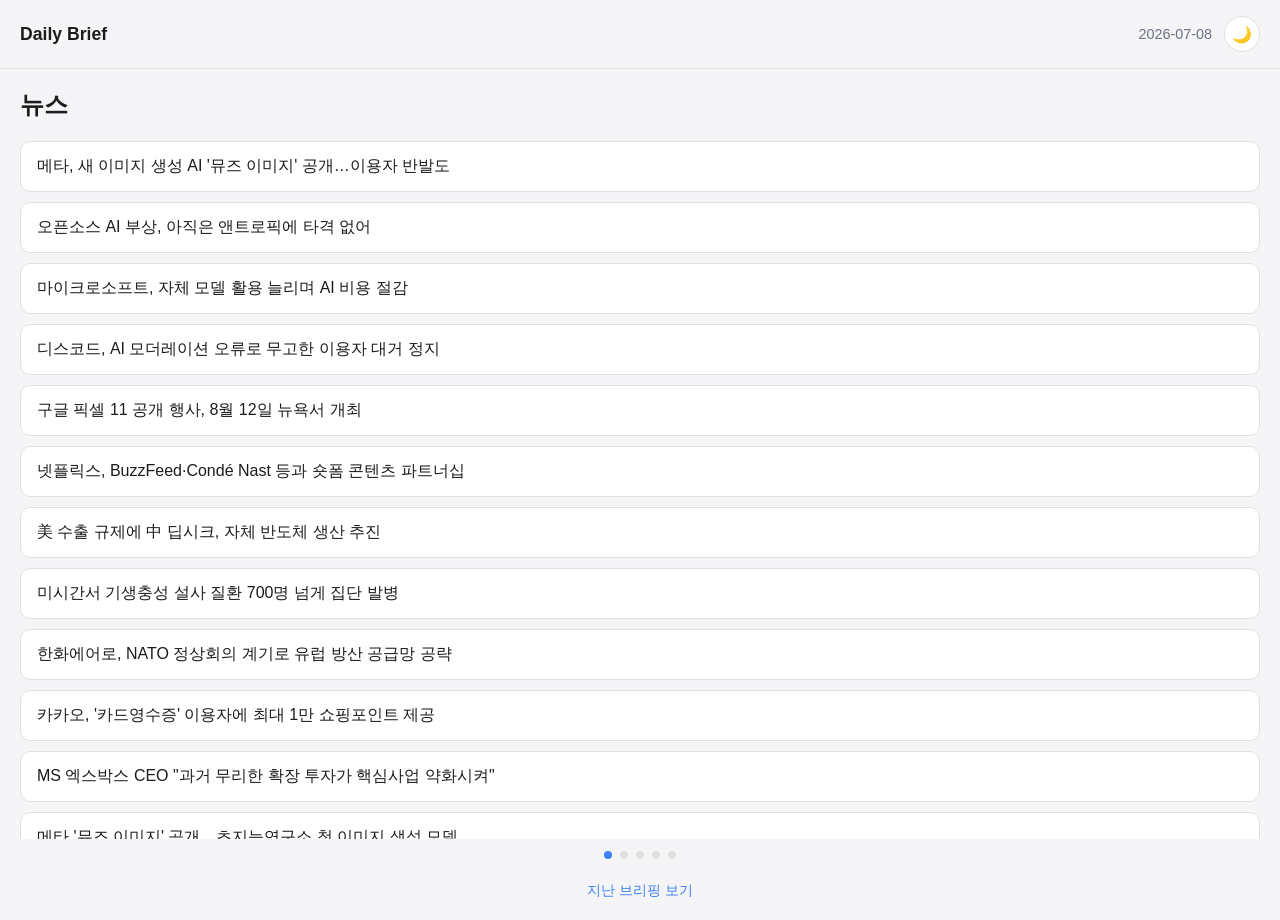
==== commit b3089905: "Daily brief: 2026-07-08" ====
--- a/docs/index.html
+++ b/docs/index.html
@@ -20,48 +20,56 @@
   <h2>뉴스</h2>
   <div class="accordion">
 <div class="accordion-item">
-  <button class="accordion-header">Meta rolls out Muse, a new AI image generator</button>
-  <div class="accordion-body"><p>메타가 초지능연구소(Superintelligence Labs)가 만든 첫 이미지 생성 AI 모델 '뮤즈 이미지'를 공개했다.<br>메타 AI 앱, 인스타그램, 왓츠앱에 우선 탑재되며 페이스북과 메신저에도 곧 적용될 예정이다.<br>공개된 인스타그램 게시물을 활용해 친구나 크리에이터가 등장하는 이미지도 생성할 수 있어 프라이버시 논쟁이 예상된다.</p><p class="trivia">💡 메타의 '뮤즈' 시리즈는 이미지 외에도 다양한 생성 모델 패밀리로 확장되고 있으며, 알렉산더 왕 CAIO 체제 이후 조직 재편을 거쳐 나온 첫 결과물이다.</p><p class="source-link"><a href="https://techcrunch.com/2026/07/07/meta-rolls-out-muse-a-new-ai-image-generator/" target="_blank" rel="noopener">원문 보기 · techcrunch.com ↗</a></p></div>
-</div>
-<div class="accordion-item">
-  <button class="accordion-header">Anthropic is launching Claude Cowork on mobile and web</button>
-  <div class="accordion-body"><p>앤트로픽의 AI 협업 도구 'Claude Cowork'가 모바일과 웹으로 확장됐다.<br>기존에는 macOS·윈도용 데스크톱 앱에서만 사용 가능했으나 이제 Max 구독자부터 순차 제공된다.<br>책상에서 작업을 시작하고 휴대폰으로 진행 상황을 확인하며 노트북을 닫아도 결과물을 나중에 받아볼 수 있다.</p><p class="trivia">💡 Claude Cowork는 코딩 지식이 없는 일반 사용자도 파일 기반 업무를 AI 에이전트에 맡길 수 있도록 설계된 앤트로픽의 신규 기능이다.</p><p class="source-link"><a href="https://www.theverge.com/ai-artificial-intelligence/961978/anthropic-claude-cowork-mobile-web" target="_blank" rel="noopener">원문 보기 · theverge.com ↗</a></p></div>
-</div>
-<div class="accordion-item">
-  <button class="accordion-header">Microsoft joins AI cost-cutting trend by relying more on its own models</button>
-  <div class="accordion-body"><p>마이크로소프트가 외부 AI 모델 의존도를 줄이고 자체 모델 활용을 늘리는 방향으로 전환하고 있다.<br>실리콘밸리 빅테크들 사이에서 확산되는 AI 비용 절감 흐름에 동참한 모습이다.<br>OpenAI 등 외부 파트너십 의존에서 벗어나 자체 기술력 강화에 무게를 두는 전략으로 풀이된다.</p><p class="trivia">💡 마이크로소프트는 자체 AI 모델 브랜드 'MAI'를 개발 중이며, 이는 OpenAI 의존도를 낮추기 위한 다각화 전략의 일환으로 알려져 있다.</p><p class="source-link"><a href="https://techcrunch.com/2026/07/07/microsoft-joins-ai-cost-cutting-trend-by-relying-more-on-its-own-models/" target="_blank" rel="noopener">원문 보기 · techcrunch.com ↗</a></p></div>
-</div>
-<div class="accordion-item">
-  <button class="accordion-header">Discord admits AI moderation bug wrongfully banned users over harmless images</button>
-  <div class="accordion-body"><p>디스코드가 AI 콘텐츠 조정 시스템의 버그로 무해한 이미지를 올린 이용자 계정을 잘못 차단했다고 인정했다.<br>해당 문제는 지난 5월부터 발생했으며 주말 사이에만 200명이 추가로 잘못 차단됐다.<br>디스코드 팀이 문제를 인지하고 수정 조치를 완료했다고 밝혔다.</p><p class="trivia">💡 AI 콘텐츠 조정 시스템은 대규모 플랫폼에서 유해 콘텐츠를 자동 판별하지만, 오탐(false positive)으로 인한 부당 제재 논란이 꾸준히 제기돼 왔다.</p><p class="source-link"><a href="https://techcrunch.com/2026/07/07/discord-admits-ai-moderation-bug-wrongfully-banned-users-over-harmless-images/" target="_blank" rel="noopener">원문 보기 · techcrunch.com ↗</a></p></div>
-</div>
-<div class="accordion-item">
-  <button class="accordion-header">Google's Pixel 11 launch event is set for August 12, with possible price increases</button>
-  <div class="accordion-body"><p>구글이 오는 8월 12일 저녁 뉴욕에서 픽셀11 시리즈 공개 행사를 연다.<br>이례적으로 저녁 6시(현지시간)에 진행되는 이번 행사에서는 신규 하드웨어가 공개될 예정이다.<br>메모리·부품 가격 상승 여파로 신제품 가격이 인상될 가능성이 제기된다.</p><p class="trivia">💡 'Made by Google' 행사는 구글이 매년 픽셀 스마트폰과 관련 하드웨어를 공개하는 연례 발표회다.</p><p class="source-link"><a href="https://arstechnica.com/gadgets/2026/07/googles-pixel-11-launch-event-is-set-for-august-12-with-possible-price-increases/" target="_blank" rel="noopener">원문 보기 · arstechnica.com ↗</a></p></div>
-</div>
-<div class="accordion-item">
-  <button class="accordion-header">Facing US export controls, China's DeepSeek plans to make its own chips</button>
-  <div class="accordion-body"><p>중국 AI 기업 딥시크가 미국의 수출 통제에 대응해 자체 반도체 생산 계획을 세운 것으로 알려졌다.<br>엔비디아와 화웨이 칩에 대한 의존도를 낮추려는 초기 단계의 시도다.<br>아직 구체적 실행 계획은 초기 단계이지만 중국 AI 업계의 자립 움직임을 보여주는 사례로 주목된다.</p><p class="trivia">💡 딥시크는 저비용·고효율 오픈소스 AI 모델로 전 세계 AI 업계에 충격을 준 중국 스타트업이다.</p><p class="source-link"><a href="https://arstechnica.com/ai/2026/07/facing-us-export-controls-chinas-deepseek-plans-to-make-its-own-chips/" target="_blank" rel="noopener">원문 보기 · arstechnica.com ↗</a></p></div>
-</div>
-<div class="accordion-item">
-  <button class="accordion-header">유럽 재무장 올라탄 한화에어로, NATO 공급망 공략 속도</button>
-  <div class="accordion-body"><p>한화에어로스페이스가 NATO 방위산업포럼에 참석해 유럽 방산협력 확대에 나섰다.<br>유럽 각국의 재무장 움직임 속에 현지 생산과 공동개발, 공급망 강화 전략을 앞세우고 있다.<br>한화 유럽법인장은 안정적 공급망과 현지 생산 역량 확보의 중요성을 강조했다.</p><p class="trivia">💡 NATO(북대서양조약기구)는 냉전 시기 소련 견제를 위해 1949년 창설된 미국·유럽 중심의 군사동맹으로, 최근 유럽 각국의 국방비 증액 흐름과 맞물려 방산 협력이 활발해지고 있다.</p><p class="source-link"><a href="https://zdnet.co.kr/view/?no=20260708092148" target="_blank" rel="noopener">원문 보기 · zdnet.co.kr ↗</a></p></div>
-</div>
-<div class="accordion-item">
-  <button class="accordion-header">MS 엑스박스, 대규모 구조조정…샤르마 CEO "핵심 사업 약화"</button>
-  <div class="accordion-body"><p>아샤 샤르마 엑스박스 CEO가 과거 게임패스·멀티플랫폼 확장 투자 실패를 인정하며 구조조정 배경을 밝혔다.<br>무리한 사업 확장이 핵심 사업 집중도를 떨어뜨렸다고 자체 진단했다.<br>AI 열풍으로 인한 부품·메모리 가격 상승도 하드웨어 사업에 부담으로 작용했다고 설명했다.</p><p class="trivia">💡 이번 구조조정으로 '둠' 개발사 id 소프트웨어 인력이 약 50% 감축된 것으로 알려지며 게임업계 전반의 위기감이 커지고 있다.</p><p class="source-link"><a href="https://zdnet.co.kr/view/?no=20260708092035" target="_blank" rel="noopener">원문 보기 · zdnet.co.kr ↗</a></p></div>
-</div>
-<div class="accordion-item">
-  <button class="accordion-header">메타, 이미지 생성 AI '뮤즈 이미지' 공개…초지능연구소 작품</button>
-  <div class="accordion-body"><p>메타가 초지능연구소 체제 이후 처음으로 이미지 생성 AI 모델 '뮤즈 이미지'를 선보였다.<br>메타 AI 챗봇과 인스타그램, 왓츠앱에 우선 적용되며 텍스트 프롬프트 기반 이미지 생성·수정이 가능하다.<br>공개된 인스타그램 게시물을 활용해 친구·크리에이터가 등장하는 이미지도 만들 수 있다.</p><p class="trivia">💡 알렉산더 왕은 스케일 AI 창업자 출신으로, 메타 초지능연구소의 최고AI책임자(CAIO)를 맡아 조직 재편을 주도해왔다.</p><p class="source-link"><a href="https://zdnet.co.kr/view/?no=20260708084624" target="_blank" rel="noopener">원문 보기 · zdnet.co.kr ↗</a></p></div>
-</div>
-<div class="accordion-item">
-  <button class="accordion-header">삼성전자, PCIe 6.0 SSD 양산…AI 데이터센터 시장 공략</button>
-  <div class="accordion-body"><p>삼성전자가 AI 인프라에 최적화된 PCIe 6.0 기업용 SSD 'PM1763' 양산을 시작했다.<br>9세대 V낸드와 4나노 신규 컨트롤러를 탑재해 성능과 전력 효율을 크게 높였다.<br>16TB 제품은 업계 최고 성능을 구현해 AI 작업 처리 효율을 끌어올릴 것으로 기대된다.</p><p class="trivia">💡 PCIe(PCI Express)는 컴퓨터 내부에서 CPU·GPU·스토리지 등을 연결하는 인터페이스 표준으로, 세대가 올라갈수록 데이터 전송 대역폭이 2배씩 늘어난다.</p><p class="source-link"><a href="https://zdnet.co.kr/view/?no=20260708085013" target="_blank" rel="noopener">원문 보기 · zdnet.co.kr ↗</a></p></div>
-</div>
-<div class="accordion-item">
-  <button class="accordion-header">포르쉐 911 겨눈 중국 전기 슈퍼카…BYD 덴자Z, 유럽 출격</button>
-  <div class="accordion-body"><p>BYD의 프리미엄 브랜드 덴자가 고성능 전기 스포츠카 '덴자Z'를 영국 굿우드 페스티벌에서 글로벌 출시한다.<br>덴자 측은 이를 '중국 최초의 지능형 전기 슈퍼카'로 소개했다.<br>유럽 시장에 먼저 출시하고 중국 출시 일정은 추후 확정할 예정이다.</p><p class="trivia">💡 굿우드 페스티벌 오브 스피드는 영국에서 매년 열리는 세계적인 자동차 축제로, 신차와 콘셉트카가 다수 공개되는 자리다.</p><p class="source-link"><a href="https://zdnet.co.kr/view/?no=20260708085652" target="_blank" rel="noopener">원문 보기 · zdnet.co.kr ↗</a></p></div>
+  <button class="accordion-header">메타, 새 이미지 생성 AI '뮤즈 이미지' 공개…이용자 반발도</button>
+  <div class="accordion-body"><p>메타가 초지능연구소가 만든 첫 이미지 생성 모델 '뮤즈 이미지'를 공개했다.<br>메타 AI 앱, 인스타그램, 왓츠앱에 우선 탑재되며 페이스북·메신저로 확장될 예정이다.<br>공개된 인스타그램 게시물을 활용해 다른 이용자를 이미지에 등장시킬 수 있어 초상권 침해 논란이 일고 있다.</p><p class="trivia">💡 메타의 '초지능연구소(Superintelligence Labs)'는 알렉산더 왕 최고AI책임자 체제로 약 1년 전 조직 재편된 AI 연구 조직이다.</p><p class="source-link"><a href="https://techcrunch.com/2026/07/07/meta-rolls-out-muse-a-new-ai-image-generator/" target="_blank" rel="noopener">원문 보기 · techcrunch.com ↗</a></p></div>
+</div>
+<div class="accordion-item">
+  <button class="accordion-header">오픈소스 AI 부상, 아직은 앤트로픽에 타격 없어</button>
+  <div class="accordion-body"><p>오픈소스 AI 모델의 성장이 앤트로픽 같은 프론티어 랩의 매출을 잠식하지 않고 있다는 분석이 나왔다.<br>두 진영은 AI 생명주기의 서로 다른 단계를 각각 포착하고 있는 것으로 풀이된다.<br>오픈소스와 폐쇄형 모델이 당분간 공존할 수 있다는 시각이 힘을 얻고 있다.</p><p class="trivia">💡 앤트로픽은 Claude 시리즈를 개발하는 AI 기업으로, 최근 Claude Cowork를 모바일·웹으로 확장했다.</p><p class="source-link"><a href="https://techcrunch.com/2026/07/07/why-the-rise-of-open-source-ai-isnt-hurting-anthropic-yet/" target="_blank" rel="noopener">원문 보기 · techcrunch.com ↗</a></p></div>
+</div>
+<div class="accordion-item">
+  <button class="accordion-header">마이크로소프트, 자체 모델 활용 늘리며 AI 비용 절감</button>
+  <div class="accordion-body"><p>마이크로소프트가 실리콘밸리 빅테크 중 최신으로 AI 지출 축소 흐름에 합류했다.<br>외부 모델 의존도를 줄이고 자체 개발 모델 활용을 늘리는 전략이다.<br>대규모 AI 투자에 대한 비용 효율화 압박이 업계 전반으로 확산되는 모습이다.</p><p class="trivia">💡 마이크로소프트는 그동안 오픈AI 모델에 크게 의존해왔으나, 최근 자체 파운데이션 모델 개발에도 투자를 늘려왔다.</p><p class="source-link"><a href="https://techcrunch.com/2026/07/07/microsoft-joins-ai-cost-cutting-trend-by-relying-more-on-its-own-models/" target="_blank" rel="noopener">원문 보기 · techcrunch.com ↗</a></p></div>
+</div>
+<div class="accordion-item">
+  <button class="accordion-header">디스코드, AI 모더레이션 오류로 무고한 이용자 대거 정지</button>
+  <div class="accordion-body"><p>디스코드가 AI 콘텐츠 모더레이션 버그로 무해한 이미지 게시자들을 잘못 정지시켰다고 인정했다.<br>해당 문제는 5월부터 발생했으며 주말 사이 추가로 200명이 잘못 정지됐다.<br>디스코드 팀이 문제를 파악해 수정 조치를 완료했다고 밝혔다.</p><p class="trivia">💡 AI 콘텐츠 모더레이션은 플랫폼이 유해 콘텐츠를 자동 필터링하는 기술이지만, 오탐(false positive) 문제가 꾸준히 지적돼왔다.</p><p class="source-link"><a href="https://techcrunch.com/2026/07/07/discord-admits-ai-moderation-bug-wrongfully-banned-users-over-harmless-images/" target="_blank" rel="noopener">원문 보기 · techcrunch.com ↗</a></p></div>
+</div>
+<div class="accordion-item">
+  <button class="accordion-header">구글 픽셀 11 공개 행사, 8월 12일 뉴욕서 개최</button>
+  <div class="accordion-body"><p>구글이 차기 픽셀 하드웨어 공개 행사를 8월 12일 뉴욕에서 연다고 발표했다.<br>이례적으로 저녁 6시(현지시간)에 시작하는 행사로 예고됐다.<br>가격 인상 가능성도 함께 거론되고 있다.</p><p class="trivia">💡 구글의 'Made by Google' 행사는 매년 픽셀 스마트폰과 관련 하드웨어를 공개하는 자체 연례 이벤트다.</p><p class="source-link"><a href="https://www.theverge.com/tech/962313/made-by-google-pixel-11-launch-event" target="_blank" rel="noopener">원문 보기 · theverge.com ↗</a></p></div>
+</div>
+<div class="accordion-item">
+  <button class="accordion-header">넷플릭스, BuzzFeed·Condé Nast 등과 숏폼 콘텐츠 파트너십</button>
+  <div class="accordion-body"><p>넷플릭스가 8월 3일부터 버즈피드, 콘데나스트, 허스트 매거진 등 디지털 미디어 브랜드 영상을 스트리밍한다.<br>2~20분 분량의 숏폼 콘텐츠로 유튜브 등에 게재되던 영상들을 넷플릭스로 끌어오는 전략이다.<br>기존 라이선스 영상과 신규 시리즈가 혼합돼 제공될 예정이다.</p><p class="trivia">💡 넷플릭스는 최근 시즌2 이후 시청자 이탈률이 높아지는 문제를 겪고 있어, 숏폼 확장이 신규 이용자 유입 전략으로도 해석된다.</p><p class="source-link"><a href="https://www.theverge.com/streaming/962528/netflix-digital-media-brands-streaming" target="_blank" rel="noopener">원문 보기 · theverge.com ↗</a></p></div>
+</div>
+<div class="accordion-item">
+  <button class="accordion-header">美 수출 규제에 中 딥시크, 자체 반도체 생산 추진</button>
+  <div class="accordion-body"><p>중국 AI 기업 딥시크가 미국의 수출 통제에 대응해 자체 칩 생산 계획을 세우고 있다.<br>엔비디아와 화웨이에 대한 의존도를 낮추려는 초기 단계 구상이다.<br>미중 AI 기술 패권 경쟁이 반도체 자립 경쟁으로 확산되는 모습이다.</p><p class="trivia">💡 딥시크는 저비용 고성능 오픈소스 AI 모델로 주목받은 중국 스타트업이다.</p><p class="source-link"><a href="https://arstechnica.com/ai/2026/07/facing-us-export-controls-chinas-deepseek-plans-to-make-its-own-chips/" target="_blank" rel="noopener">원문 보기 · arstechnica.com ↗</a></p></div>
+</div>
+<div class="accordion-item">
+  <button class="accordion-header">미시간서 기생충성 설사 질환 700명 넘게 집단 발병</button>
+  <div class="accordion-body"><p>미시간주에서 기생충에 의한 설사 질환이 급속히 확산돼 700건 넘는 사례가 보고됐다.<br>보건당국은 공통 감염원을 찾기 위해 조사를 진행 중이다.<br>짧은 기간 내 급격히 늘어난 확산 속도가 우려를 낳고 있다.</p><p class="trivia">💡 이런 집단 발병의 흔한 원인으로는 오염된 상수원이나 수영장 등이 꼽히며, 크립토스포리디움 같은 기생충이 대표적 원인균이다.</p><p class="source-link"><a href="https://arstechnica.com/health/2026/07/michigan-sees-explosive-outbreak-of-diarrheal-parasite-with-over-700-cases/" target="_blank" rel="noopener">원문 보기 · arstechnica.com ↗</a></p></div>
+</div>
+<div class="accordion-item">
+  <button class="accordion-header">한화에어로, NATO 정상회의 계기로 유럽 방산 공급망 공략</button>
+  <div class="accordion-body"><p>한화에어로스페이스가 NATO 방위산업포럼에 참석해 유럽 방산협력 확대에 나섰다.<br>현지 생산과 공동개발, 공급망 강화 전략을 앞세워 NATO 생태계 내 입지를 넓힐 계획이다.<br>유럽 각국의 재무장 움직임이 빨라지는 흐름을 기회로 활용하려는 모습이다.</p><p class="trivia">💡 NATO(북대서양조약기구)는 냉전 시기인 1949년 창설된 서방 군사동맹으로, 최근 우크라이나 전쟁 이후 회원국들의 국방비 증액이 이어지고 있다.</p><p class="source-link"><a href="https://zdnet.co.kr/view/?no=20260708092148" target="_blank" rel="noopener">원문 보기 · zdnet.co.kr ↗</a></p></div>
+</div>
+<div class="accordion-item">
+  <button class="accordion-header">카카오, '카드영수증' 이용자에 최대 1만 쇼핑포인트 제공</button>
+  <div class="accordion-body"><p>카카오가 카드 관리 서비스 '카드영수증' 이용 활성화를 위해 쇼핑포인트 프로모션을 진행한다.<br>별도 앱 설치 없이 카카오톡에서 여러 카드사의 승인 내역과 영수증을 한곳에서 관리할 수 있다.<br>친구와 영수증을 공유하거나 정산하는 기능도 함께 제공된다.</p><p class="trivia">💡 카카오는 카카오톡 플랫폼 안에 금융·생활 서비스를 결합하는 '슈퍼앱' 전략을 지속적으로 확대해왔다.</p><p class="source-link"><a href="https://zdnet.co.kr/view/?no=20260708092245" target="_blank" rel="noopener">원문 보기 · zdnet.co.kr ↗</a></p></div>
+</div>
+<div class="accordion-item">
+  <button class="accordion-header">MS 엑스박스 CEO "과거 무리한 확장 투자가 핵심사업 약화시켜"</button>
+  <div class="accordion-body"><p>아샤 샤르마 엑스박스 CEO가 대규모 구조조정 배경으로 과거 사업 확장 투자 실패를 인정했다.<br>게임패스, 멀티플랫폼 진출 등에 자원을 분산시키며 핵심 사업 집중력이 떨어졌다고 진단했다.<br>AI 열풍에 따른 부품·메모리 가격 상승도 하드웨어 사업의 위기 요인으로 지목됐다.</p><p class="trivia">💡 엑스박스는 최근 구조조정으로 '둠' 개발사 id Software 인력이 절반가량 감축된 것으로 알려졌다.</p><p class="source-link"><a href="https://zdnet.co.kr/view/?no=20260708092035" target="_blank" rel="noopener">원문 보기 · zdnet.co.kr ↗</a></p></div>
+</div>
+<div class="accordion-item">
+  <button class="accordion-header">메타 '뮤즈 이미지' 공개…초지능연구소 첫 이미지 생성 모델</button>
+  <div class="accordion-body"><p>메타가 초지능연구소 체제에서 처음 선보이는 이미지 생성 AI '뮤즈 이미지'를 공개했다.<br>메타 AI 챗봇과 인스타그램, 왓츠앱 등 소셜 앱에 순차 탑재된다.<br>공개된 인스타그램 게시물을 기반으로 친구·크리에이터가 등장하는 이미지도 생성 가능하다.</p><p class="trivia">💡 알렉산더 왕은 스케일AI 창업자 출신으로, 메타 초지능연구소의 최고AI책임자(CAIO)를 맡고 있다.</p><p class="source-link"><a href="https://zdnet.co.kr/view/?no=20260708084624" target="_blank" rel="noopener">원문 보기 · zdnet.co.kr ↗</a></p></div>
+</div>
+<div class="accordion-item">
+  <button class="accordion-header">삼성전자, PCIe 6.0 SSD 양산…AI 데이터센터 정조준</button>
+  <div class="accordion-body"><p>삼성전자가 AI 인프라에 최적화된 PCIe 6.0 기업용 SSD 'PM1763' 양산을 시작했다.<br>9세대 V낸드와 4나노 신규 컨트롤러를 탑재해 성능과 전력 효율을 크게 높였다.<br>PCIe 6.0은 기존 5.0 대비 2배 향상된 데이터 전송 대역폭을 제공한다.</p><p class="trivia">💡 PCIe(PCI Express)는 CPU·GPU와 SSD 등 저장장치를 연결하는 컴퓨터 인터페이스 표준으로, 버전이 올라갈수록 대역폭이 배로 늘어난다.</p><p class="source-link"><a href="https://zdnet.co.kr/view/?no=20260708085013" target="_blank" rel="noopener">원문 보기 · zdnet.co.kr ↗</a></p></div>
 </div>
   </div>
 </section>
@@ -69,32 +77,28 @@
   <h2>한국뉴스</h2>
   <div class="accordion">
 <div class="accordion-item">
-  <button class="accordion-header">美, 호르무즈 상선 공격에 군사·경제 '쌍끌이 압박'…충돌 다시 격화</button>
-  <div class="accordion-body"><p>미국이 호르무즈 해협 상선 공격에 대응해 이란에 공습을 개시하고 원유 제재 면제도 중단하며 군사·경제 양면 압박에 나섰다.</p><p class="source-link"><a href="https://www.dt.co.kr/article/12071715?ref=naver" target="_blank" rel="noopener">원문 보기 · dt.co.kr ↗</a></p></div>
-</div>
-<div class="accordion-item">
-  <button class="accordion-header">호르무즈 선박 피격에 국제유가 급등…브렌트유 3%↑</button>
-  <div class="accordion-body"><p>호르무즈 해협 선박 피격 사태로 국제유가가 급등했으며, 이란산 원유 제재 면제 중단 보도에 오름폭이 확대됐다.</p><p class="source-link"><a href="https://news.tvchosun.com/site/data/html_dir/2026/07/08/2026070890011.html" target="_blank" rel="noopener">원문 보기 · news.tvchosun.com ↗</a></p></div>
-</div>
-<div class="accordion-item">
-  <button class="accordion-header">국내 100대 기업 경제기여액 1천731조…1위 삼전·2위 현대차</button>
-  <div class="accordion-body"><p>지난해 국내 100대 기업의 경제기여액이 전년 대비 7.4% 증가한 1731조원으로 집계됐으며, 삼성전자와 현대차가 각각 1·2위를 차지했다.</p><p class="source-link"><a href="https://news.tvchosun.com/site/data/html_dir/2026/07/08/2026070890061.html" target="_blank" rel="noopener">원문 보기 · news.tvchosun.com ↗</a></p></div>
-</div>
-<div class="accordion-item">
-  <button class="accordion-header">국민 10명 중 7명 "한일 경제공동체 필요"…일본도 60% 찬성</button>
-  <div class="accordion-body"><p>한국 국민 69.8%가 한일 경제공동체 구성에 찬성했으며, 일본에서도 약 60%가 긍정적인 응답을 보였다.</p><p class="source-link"><a href="https://www.yna.co.kr/view/AKR20260707027400003?input=1195m" target="_blank" rel="noopener">원문 보기 · yna.co.kr ↗</a></p></div>
-</div>
-<div class="accordion-item">
-  <button class="accordion-header">인천국제공항 개항 25년만에 누적 이용객 10억명 달성</button>
-  <div class="accordion-body"><p>인천국제공항이 개항 25년 만에 누적 이용객 10억명을 달성하며 기념행사를 열었다.</p><p class="source-link"><a href="https://www.yna.co.kr/view/AKR20260707066200065?input=1195m" target="_blank" rel="noopener">원문 보기 · yna.co.kr ↗</a></p></div>
-</div>
-<div class="accordion-item">
-  <button class="accordion-header">구윤철 "7월중 원화 국제화 로드맵 발표"</button>
-  <div class="accordion-body"><p>구윤철 부총리가 원화 활용도 제고를 위한 '원화 국제화 로드맵'을 7월 중 확정·발표하겠다고 밝혔다.</p><p class="source-link"><a href="https://www.chosun.com/economy/economy_general/2026/07/08/XI2YPL3KABAZDFKXH2PPNYLFLQ/?utm_source=naver&amp;utm_medium=referral&amp;utm_campaign=naver-news" target="_blank" rel="noopener">원문 보기 · chosun.com ↗</a></p></div>
-</div>
-<div class="accordion-item">
-  <button class="accordion-header">김민석·정청래 연일 '자기 정치' 신경전</button>
-  <div class="accordion-body"><p>더불어민주당 당권 주자인 김민석 전 총리와 정청래 전 대표가 서로를 '자기 정치'의 사례로 지목하며 공방을 이어가고 있다.</p><p class="source-link"><a href="https://view.asiae.co.kr/article/2026070718180544147" target="_blank" rel="noopener">원문 보기 · view.asiae.co.kr ↗</a></p></div>
+  <button class="accordion-header">국내 100대 기업 경제기여액 1731조원…삼성전자 1위</button>
+  <div class="accordion-body"><p>지난해 국내 100대 기업의 경제기여액이 전년 대비 7.4% 늘어난 1731조원으로 집계됐으며, 삼성전자가 177조원으로 전체의 10%를 차지하며 1위를 지켰다.</p><p class="source-link"><a href="https://www.busan.com/view/busan/view.php?code=2026070810043244163" target="_blank" rel="noopener">원문 보기 · busan.com ↗</a></p></div>
+</div>
+<div class="accordion-item">
+  <button class="accordion-header">호르무즈 상선 피격에 美 이란 공습…국제유가 3% 급등</button>
+  <div class="accordion-body"><p>호르무즈 해협에서 상선 피격이 이어지자 미군이 이란에 강력한 공습을 개시했고, 국제유가는 브렌트유 기준 3%가량 급등했다.</p><p class="source-link"><a href="https://news.tvchosun.com/site/data/html_dir/2026/07/08/2026070890011.html" target="_blank" rel="noopener">원문 보기 · news.tvchosun.com ↗</a></p></div>
+</div>
+<div class="accordion-item">
+  <button class="accordion-header">국민 70% "한일 경제공동체 필요"…일본도 60% 찬성</button>
+  <div class="accordion-body"><p>여론조사 결과 한국 국민 69.8%가 한일 경제공동체 구성에 찬성했으며, 일본에서도 10명 중 6명이 긍정적인 입장을 보였다.</p><p class="source-link"><a href="https://www.yna.co.kr/view/AKR20260707027400003?input=1195m" target="_blank" rel="noopener">원문 보기 · yna.co.kr ↗</a></p></div>
+</div>
+<div class="accordion-item">
+  <button class="accordion-header">구윤철 부총리 "7월 중 원화 국제화 로드맵 발표"</button>
+  <div class="accordion-body"><p>구윤철 부총리 겸 재정경제부 장관이 외환시장 24시간 모니터링 체계를 강화하고 원화 국제화 로드맵을 이달 중 확정해 발표하겠다고 밝혔다.</p><p class="source-link"><a href="https://www.chosun.com/economy/economy_general/2026/07/08/XI2YPL3KABAZDFKXH2PPNYLFLQ/?utm_source=naver&amp;utm_medium=referral&amp;utm_campaign=naver-news" target="_blank" rel="noopener">원문 보기 · chosun.com ↗</a></p></div>
+</div>
+<div class="accordion-item">
+  <button class="accordion-header">인천국제공항, 개항 25년만에 누적 이용객 10억명 달성</button>
+  <div class="accordion-body"><p>2001년 개항한 인천국제공항이 25년 만에 누적 이용객 10억명을 달성했다고 공사 측이 밝혔다.</p><p class="source-link"><a href="https://www.yna.co.kr/view/AKR20260707066200065?input=1195m" target="_blank" rel="noopener">원문 보기 · yna.co.kr ↗</a></p></div>
+</div>
+<div class="accordion-item">
+  <button class="accordion-header">이재명 대통령 "캐나다 잠수함 사업, 결과는 아쉽지만 저력 보여줘"</button>
+  <div class="accordion-body"><p>이재명 대통령이 한화오션의 캐나다 잠수함 사업 수주 불발에 대해 기대한 결과는 아니지만 국제사회에 저력을 보여줬다고 평가했다.</p><p class="source-link"><a href="https://www.khan.co.kr/article/202607070811001" target="_blank" rel="noopener">원문 보기 · khan.co.kr ↗</a></p></div>
 </div>
   </div>
 </section>
@@ -102,32 +106,32 @@
   <h2>상식</h2>
   <div class="accordion">
 <div class="accordion-item">
-  <button class="accordion-header">[지정학] 호르무즈 해협의 전략적 중요성</button>
-  <div class="accordion-body"><p>호르무즈 해협은 페르시아만과 인도양을 잇는 좁은 해상 통로로, 전 세계 원유 해상 물동량의 약 20%가 이곳을 통과한다. 이 때문에 해협에서의 충돌은 즉각적으로 국제유가에 영향을 미친다.</p></div>
-</div>
-<div class="accordion-item">
-  <button class="accordion-header">[과학기술] PCIe 인터페이스 세대별 발전</button>
-  <div class="accordion-body"><p>PCIe는 세대가 올라갈 때마다 데이터 전송 대역폭이 약 2배씩 향상되는 컴퓨터 부품 연결 표준으로, AI 데이터센터의 대용량 데이터 처리 속도를 좌우하는 핵심 요소다.</p></div>
-</div>
-<div class="accordion-item">
-  <button class="accordion-header">[과학] 알파갈 증후군, 진드기가 옮기는 육류 알레르기</button>
-  <div class="accordion-body"><p>알파갈 증후군은 특정 진드기에 물린 후 포유류 고기에 알레르기 반응을 일으키는 질환으로, 예상보다 많은 사람이 관련 항체 표지를 보유한 것으로 나타나 관심이 커지고 있다.</p></div>
-</div>
-<div class="accordion-item">
-  <button class="accordion-header">[역사] NATO의 탄생 배경</button>
-  <div class="accordion-body"><p>북대서양조약기구(NATO)는 1949년 냉전 초기 소련의 팽창을 견제하기 위해 미국과 서유럽 국가들이 결성한 집단안보 동맹으로, 최근 유럽 각국의 재무장 흐름 속에 방산 협력의 중심축이 되고 있다.</p></div>
-</div>
-<div class="accordion-item">
-  <button class="accordion-header">[IT] 오픈소스 AI와 프론티어 모델의 공존</button>
-  <div class="accordion-body"><p>오픈소스 AI 모델의 부상이 앤트로픽 같은 프론티어 AI 기업의 입지를 당장 위협하지는 않는데, 이는 두 진영이 같은 기술 생애주기의 서로 다른 단계를 담당하고 있기 때문이라는 분석이 있다.</p></div>
-</div>
-<div class="accordion-item">
-  <button class="accordion-header">[경제] 유니콘의 상징적 의미</button>
-  <div class="accordion-body"><p>유니콘 기업은 기업가치 10억달러 이상의 비상장 스타트업을 뜻하는데, 이런 기업이 흔치 않다는 의미에서 전설의 동물 이름을 따 왔다. 최근 AI 스타트업 투자 열풍으로 유니콘 등장 속도가 빨라지고 있다.</p></div>
-</div>
-<div class="accordion-item">
-  <button class="accordion-header">[사회] 인천국제공항의 성장사</button>
-  <div class="accordion-body"><p>2001년 개항한 인천국제공항은 25년 만에 누적 이용객 10억명을 돌파하며 세계적 허브공항으로 자리매김했다.</p></div>
+  <button class="accordion-header">[경제/지리] 호르무즈 해협의 전략적 가치</button>
+  <div class="accordion-body"><p>호르무즈 해협은 페르시아만과 오만만을 잇는 좁은 해협으로, 전 세계 원유 해상 수송량의 약 5분의 1이 이곳을 통과한다. 이 지역의 긴장은 곧바로 국제유가에 영향을 미친다.</p></div>
+</div>
+<div class="accordion-item">
+  <button class="accordion-header">[과학/기술] PCIe 인터페이스의 발전</button>
+  <div class="accordion-body"><p>PCIe는 세대가 올라갈 때마다 데이터 전송 대역폭이 약 2배씩 늘어나는 것이 특징이다. 최신 PCIe 6.0은 대용량 AI 데이터 처리에 필수적인 고속 저장장치 연결을 지원한다.</p></div>
+</div>
+<div class="accordion-item">
+  <button class="accordion-header">[과학] 알파갈 증후군(육류 알레르기)</button>
+  <div class="accordion-body"><p>진드기에 물린 후 포유류 고기에 알레르기 반응을 일으키는 '알파갈 증후군'은 진드기 타액의 특정 당분자가 원인으로 지목된다. 최근 연구에서 생각보다 많은 사람이 관련 항체 마커를 보유한 것으로 나타났다.</p></div>
+</div>
+<div class="accordion-item">
+  <button class="accordion-header">[경제] 경제기여액이라는 지표</button>
+  <div class="accordion-body"><p>경제기여액은 기업이 임금, 배당, 세금, 이자 등의 형태로 사회 각 주체에 분배한 부가가치를 나타내는 지표로, 단순 매출액과 달리 기업 활동이 경제 전반에 미치는 실질적 영향을 보여준다.</p></div>
+</div>
+<div class="accordion-item">
+  <button class="accordion-header">[문화] 국제영화제와 갈라 프레젠테이션</button>
+  <div class="accordion-body"><p>토론토국제영화제(TIFF)는 매년 9월 캐나다에서 열리는 세계적 영화제로, '갈라 프레젠테이션' 섹션은 화제작과 스타 감독들의 작품을 소개하는 상징적인 프로그램이다.</p></div>
+</div>
+<div class="accordion-item">
+  <button class="accordion-header">[정치/제도] 미국 연방통신위원회(FCC)의 역할</button>
+  <div class="accordion-body"><p>FCC는 방송·통신을 규제하는 미국 독립 연방기관으로, 최근 방송사 편성 내용에 대한 조사 권한 행사를 두고 언론 편집권 침해 논란이 일고 있다.</p></div>
+</div>
+<div class="accordion-item">
+  <button class="accordion-header">[과학] 낸드플래시 세대와 SSD 성능</button>
+  <div class="accordion-body"><p>낸드플래시는 세대가 올라갈수록 데이터 저장 밀도와 처리 속도가 향상된다. 현재 9세대 V낸드가 상용화된 최신 세대로, SSD의 용량과 성능을 좌우하는 핵심 부품이다.</p></div>
 </div>
   </div>
 </section>
@@ -135,40 +139,40 @@
   <h2>영어</h2>
   <div class="accordion">
 <div class="accordion-item">
+  <button class="accordion-header">push back over</button>
+  <div class="accordion-body"><p>~에 대해 반발하다</p><p class="example">Users are already pushing back over use of their photos in Meta's new AI generator.</p></div>
+</div>
+<div class="accordion-item">
+  <button class="accordion-header">wrongfully banned</button>
+  <div class="accordion-body"><p>부당하게 정지·차단된</p><p class="example">Discord admits an AI moderation bug wrongfully banned users over harmless images.</p></div>
+</div>
+<div class="accordion-item">
+  <button class="accordion-header">dabble in</button>
+  <div class="accordion-body"><p>~에 가볍게 손대다, 시험 삼아 해보다</p><p class="example">Netflix dabbles in shorter video content with its new set of publisher deals.</p></div>
+</div>
+<div class="accordion-item">
+  <button class="accordion-header">hacked, leaked, and held for ransom</button>
+  <div class="accordion-body"><p>해킹당하고, 유출되고, 몸값을 요구받은</p><p class="example">Hacked, leaked, and held for ransom: the worst breaches of 2026 so far.</p></div>
+</div>
+<div class="accordion-item">
+  <button class="accordion-header">threaten</button>
+  <div class="accordion-body"><p>위협하다, 위태롭게 하다</p><p class="example">Data centers' energy demand threatens Trump's 'Made in America' plan.</p></div>
+</div>
+<div class="accordion-item">
+  <button class="accordion-header">explosive outbreak</button>
+  <div class="accordion-body"><p>폭발적인(급속한) 집단 발병</p><p class="example">Michigan sees explosive outbreak of diarrheal parasite with over 700 cases.</p></div>
+</div>
+<div class="accordion-item">
   <button class="accordion-header">tamper with</button>
-  <div class="accordion-body"><p>~을 함부로 손대다, 조작하다</p><p class="example">Meta's glasses will turn off the camera if you tamper with the privacy light.</p></div>
-</div>
-<div class="accordion-item">
-  <button class="accordion-header">wrongfully</button>
-  <div class="accordion-body"><p>부당하게, 잘못되게</p><p class="example">Discord admits an AI moderation bug wrongfully banned users over harmless images.</p></div>
-</div>
-<div class="accordion-item">
-  <button class="accordion-header">dabble in</button>
-  <div class="accordion-body"><p>~을 시험 삼아 해보다, 발을 살짝 담그다</p><p class="example">Netflix dabbles in shorter video content with its new set of publisher deals.</p></div>
-</div>
-<div class="accordion-item">
-  <button class="accordion-header">reportedly</button>
-  <div class="accordion-body"><p>전해진 바에 따르면</p><p class="example">id Software has reportedly cut its staff in half as part of Xbox layoffs.</p></div>
-</div>
-<div class="accordion-item">
-  <button class="accordion-header">cut in half</button>
-  <div class="accordion-body"><p>절반으로 줄이다</p><p class="example">Doom developer id was reportedly cut in half as part of Xbox layoffs.</p></div>
-</div>
-<div class="accordion-item">
-  <button class="accordion-header">explosive outbreak</button>
-  <div class="accordion-body"><p>폭발적으로 확산되는 발병</p><p class="example">Michigan sees explosive outbreak of a diarrheal parasite with over 700 cases.</p></div>
-</div>
-<div class="accordion-item">
-  <button class="accordion-header">squeeze on</button>
-  <div class="accordion-body"><p>~에 대한 압박, 쥐어짜기</p><p class="example">The squeeze on Rust Belt electricity bills threatens Trump's manufacturing plan.</p></div>
-</div>
-<div class="accordion-item">
-  <button class="accordion-header">enforce</button>
-  <div class="accordion-body"><p>(법 등을) 집행하다, 시행하다</p><p class="example">SCOTUS lets Texas enforce an app store law that Big Tech calls a 'censorship regime'.</p></div>
+  <div class="accordion-body"><p>함부로 손대다, 조작하다</p><p class="example">The camera turns off if you tamper with the privacy light.</p></div>
+</div>
+<div class="accordion-item">
+  <button class="accordion-header">reportedly cut in half</button>
+  <div class="accordion-body"><p>절반으로 줄어든 것으로 알려지다</p><p class="example">Doom developer id was reportedly cut in half as part of Xbox layoffs.</p></div>
 </div>
 <div class="accordion-item">
   <button class="accordion-header">오늘의 지문</button>
-  <div class="accordion-body"><p>Amid public backlash over its smart glasses, Meta announced that it will be updating its glasses with a new feature that will disable the camera when it detects that someone has tampered with or destroyed the glasses' privacy LED light.</p><p class="hint">스마트 안경에 대한 대중의 반발 속에, 메타는 누군가 프라이버시 LED 불빛을 조작하거나 훼손한 것을 감지하면 카메라를 비활성화하는 새로운 기능을 업데이트하겠다고 발표했다.</p></div>
+  <div class="accordion-body"><p>Amid public backlash over its smart glasses, Meta announced that it will be updating its glasses with a new feature that will disable the camera when it detects that someone has tampered with or destroyed the glasses' privacy LED light.</p><p class="hint">스마트 안경에 대한 대중의 반발 속에, 메타는 누군가 프라이버시 LED 표시등을 훼손하거나 파괴한 것을 감지하면 카메라를 자동으로 꺼지게 하는 새 기능을 안경에 업데이트하겠다고 발표했다.</p></div>
 </div>
   </div>
 </section>
@@ -177,15 +181,15 @@
   <div class="accordion">
 <div class="accordion-item">
   <button class="accordion-header">2026-07-06 복습</button>
-  <div class="accordion-body"><p>이틀 전 배운 영어표현 'hit a speed bump'(난관에 부딪히다) 기억나시나요? 오늘 마이크로소프트의 AI 비용 절감 전환처럼, 계획이 예상과 다르게 흘러갈 때 다시 써보세요.</p></div>
+  <div class="accordion-body"><p>이틀 전 배운 'hit a speed bump(난관에 부딪히다)'처럼, 오늘 넷플릭스의 시청자 이탈이나 엑스박스의 사업 축소도 계획이 순탄치 않게 흘러가는 상황을 표현할 때 응용할 수 있어요.</p></div>
 </div>
 <div class="accordion-item">
   <button class="accordion-header">2026-07-06 복습</button>
-  <div class="accordion-body"><p>이틀 전 상식으로 소개했던 '유니콘 기업' 개념 기억하시나요? 오늘 기사 속 AI 스타트업들의 빠른 성장을 보면, 유니콘 등극 속도가 점점 빨라지고 있음을 실감할 수 있습니다.</p></div>
-</div>
-<div class="accordion-item">
-  <button class="accordion-header">2026-07-06 복습</button>
-  <div class="accordion-body"><p>이틀 전 배운 '환율이 정해지는 방식' 기억하시나요? 오늘 발표된 '원화 국제화 로드맵' 소식과 연결지어 보면, 외환시장 개방이 환율 결정 구조에 미칠 영향을 가늠해볼 수 있습니다.</p></div>
+  <div class="accordion-body"><p>그제 상식으로 다룬 '유니콘 기업' 개념 기억하시나요? 오늘 기사에 등장한 스타트업 인수·투자 소식들도 유니콘으로 성장하는 과정의 한 단계로 볼 수 있습니다.</p></div>
+</div>
+<div class="accordion-item">
+  <button class="accordion-header">2026-07-05 복습</button>
+  <div class="accordion-body"><p>사흘 전 배운 'compel(강제하다)'이라는 표현처럼, 오늘 SCOTUS의 텍사스 앱스토어법 판결도 빅테크에 특정 조치를 강제하는 사례로 볼 수 있어요.</p></div>
 </div>
   </div>
 </section>
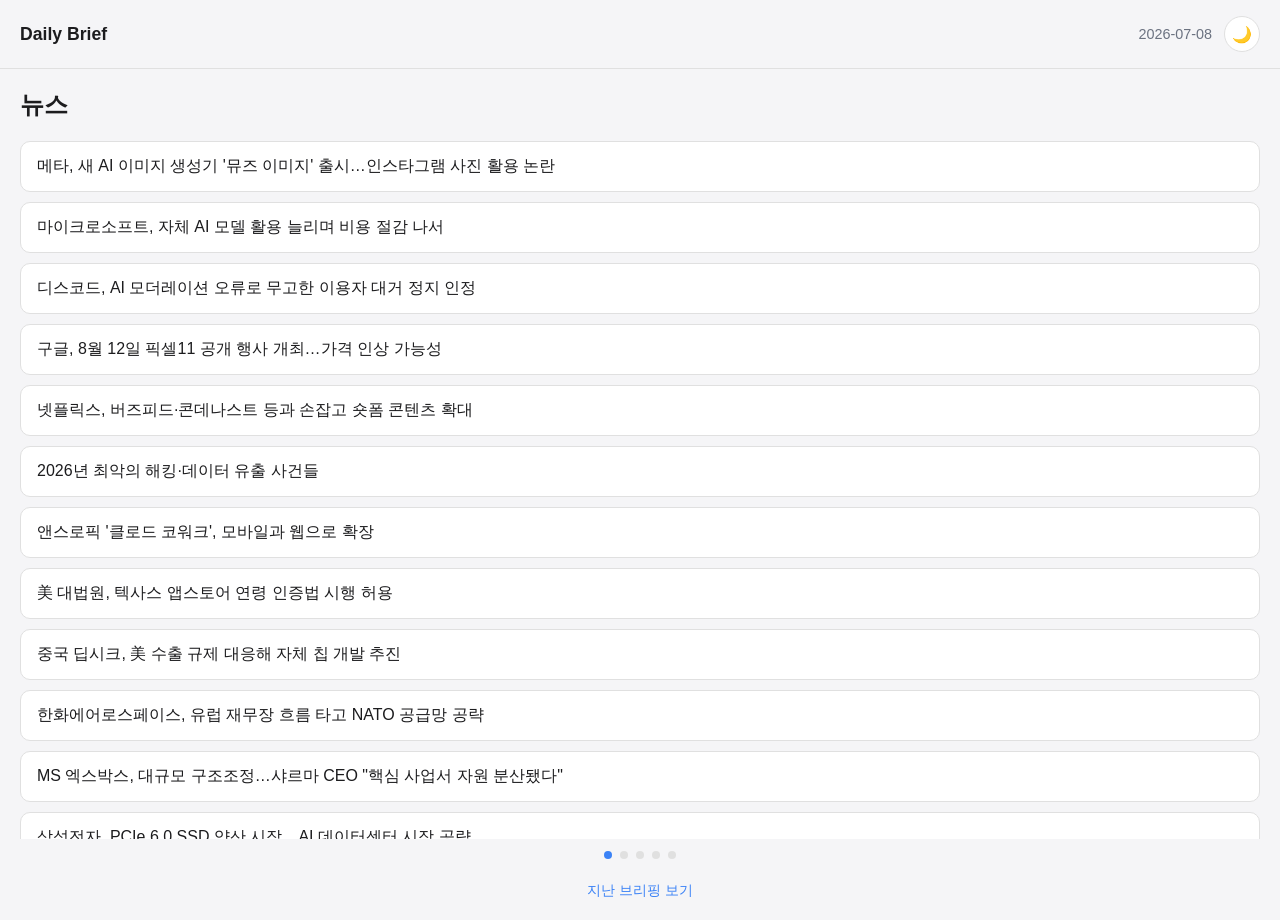
==== commit ebf6cf36: "콘텐츠 분량 확대 및 이미지 지원 추가 - 뉴스 요약: 3줄 -> 8-10줄 상세 요약, 한국주요뉴스: 1-2줄 -> 4-5줄 - 상식: 6-8개 -> 10-12개 - fetch_" ====
--- a/docs/index.html
+++ b/docs/index.html
@@ -20,56 +20,68 @@
   <h2>뉴스</h2>
   <div class="accordion">
 <div class="accordion-item">
-  <button class="accordion-header">메타, 새 이미지 생성 AI '뮤즈 이미지' 공개…이용자 반발도</button>
-  <div class="accordion-body"><p>메타가 초지능연구소가 만든 첫 이미지 생성 모델 '뮤즈 이미지'를 공개했다.<br>메타 AI 앱, 인스타그램, 왓츠앱에 우선 탑재되며 페이스북·메신저로 확장될 예정이다.<br>공개된 인스타그램 게시물을 활용해 다른 이용자를 이미지에 등장시킬 수 있어 초상권 침해 논란이 일고 있다.</p><p class="trivia">💡 메타의 '초지능연구소(Superintelligence Labs)'는 알렉산더 왕 최고AI책임자 체제로 약 1년 전 조직 재편된 AI 연구 조직이다.</p><p class="source-link"><a href="https://techcrunch.com/2026/07/07/meta-rolls-out-muse-a-new-ai-image-generator/" target="_blank" rel="noopener">원문 보기 · techcrunch.com ↗</a></p></div>
-</div>
-<div class="accordion-item">
-  <button class="accordion-header">오픈소스 AI 부상, 아직은 앤트로픽에 타격 없어</button>
-  <div class="accordion-body"><p>오픈소스 AI 모델의 성장이 앤트로픽 같은 프론티어 랩의 매출을 잠식하지 않고 있다는 분석이 나왔다.<br>두 진영은 AI 생명주기의 서로 다른 단계를 각각 포착하고 있는 것으로 풀이된다.<br>오픈소스와 폐쇄형 모델이 당분간 공존할 수 있다는 시각이 힘을 얻고 있다.</p><p class="trivia">💡 앤트로픽은 Claude 시리즈를 개발하는 AI 기업으로, 최근 Claude Cowork를 모바일·웹으로 확장했다.</p><p class="source-link"><a href="https://techcrunch.com/2026/07/07/why-the-rise-of-open-source-ai-isnt-hurting-anthropic-yet/" target="_blank" rel="noopener">원문 보기 · techcrunch.com ↗</a></p></div>
-</div>
-<div class="accordion-item">
-  <button class="accordion-header">마이크로소프트, 자체 모델 활용 늘리며 AI 비용 절감</button>
-  <div class="accordion-body"><p>마이크로소프트가 실리콘밸리 빅테크 중 최신으로 AI 지출 축소 흐름에 합류했다.<br>외부 모델 의존도를 줄이고 자체 개발 모델 활용을 늘리는 전략이다.<br>대규모 AI 투자에 대한 비용 효율화 압박이 업계 전반으로 확산되는 모습이다.</p><p class="trivia">💡 마이크로소프트는 그동안 오픈AI 모델에 크게 의존해왔으나, 최근 자체 파운데이션 모델 개발에도 투자를 늘려왔다.</p><p class="source-link"><a href="https://techcrunch.com/2026/07/07/microsoft-joins-ai-cost-cutting-trend-by-relying-more-on-its-own-models/" target="_blank" rel="noopener">원문 보기 · techcrunch.com ↗</a></p></div>
-</div>
-<div class="accordion-item">
-  <button class="accordion-header">디스코드, AI 모더레이션 오류로 무고한 이용자 대거 정지</button>
-  <div class="accordion-body"><p>디스코드가 AI 콘텐츠 모더레이션 버그로 무해한 이미지 게시자들을 잘못 정지시켰다고 인정했다.<br>해당 문제는 5월부터 발생했으며 주말 사이 추가로 200명이 잘못 정지됐다.<br>디스코드 팀이 문제를 파악해 수정 조치를 완료했다고 밝혔다.</p><p class="trivia">💡 AI 콘텐츠 모더레이션은 플랫폼이 유해 콘텐츠를 자동 필터링하는 기술이지만, 오탐(false positive) 문제가 꾸준히 지적돼왔다.</p><p class="source-link"><a href="https://techcrunch.com/2026/07/07/discord-admits-ai-moderation-bug-wrongfully-banned-users-over-harmless-images/" target="_blank" rel="noopener">원문 보기 · techcrunch.com ↗</a></p></div>
-</div>
-<div class="accordion-item">
-  <button class="accordion-header">구글 픽셀 11 공개 행사, 8월 12일 뉴욕서 개최</button>
-  <div class="accordion-body"><p>구글이 차기 픽셀 하드웨어 공개 행사를 8월 12일 뉴욕에서 연다고 발표했다.<br>이례적으로 저녁 6시(현지시간)에 시작하는 행사로 예고됐다.<br>가격 인상 가능성도 함께 거론되고 있다.</p><p class="trivia">💡 구글의 'Made by Google' 행사는 매년 픽셀 스마트폰과 관련 하드웨어를 공개하는 자체 연례 이벤트다.</p><p class="source-link"><a href="https://www.theverge.com/tech/962313/made-by-google-pixel-11-launch-event" target="_blank" rel="noopener">원문 보기 · theverge.com ↗</a></p></div>
-</div>
-<div class="accordion-item">
-  <button class="accordion-header">넷플릭스, BuzzFeed·Condé Nast 등과 숏폼 콘텐츠 파트너십</button>
-  <div class="accordion-body"><p>넷플릭스가 8월 3일부터 버즈피드, 콘데나스트, 허스트 매거진 등 디지털 미디어 브랜드 영상을 스트리밍한다.<br>2~20분 분량의 숏폼 콘텐츠로 유튜브 등에 게재되던 영상들을 넷플릭스로 끌어오는 전략이다.<br>기존 라이선스 영상과 신규 시리즈가 혼합돼 제공될 예정이다.</p><p class="trivia">💡 넷플릭스는 최근 시즌2 이후 시청자 이탈률이 높아지는 문제를 겪고 있어, 숏폼 확장이 신규 이용자 유입 전략으로도 해석된다.</p><p class="source-link"><a href="https://www.theverge.com/streaming/962528/netflix-digital-media-brands-streaming" target="_blank" rel="noopener">원문 보기 · theverge.com ↗</a></p></div>
-</div>
-<div class="accordion-item">
-  <button class="accordion-header">美 수출 규제에 中 딥시크, 자체 반도체 생산 추진</button>
-  <div class="accordion-body"><p>중국 AI 기업 딥시크가 미국의 수출 통제에 대응해 자체 칩 생산 계획을 세우고 있다.<br>엔비디아와 화웨이에 대한 의존도를 낮추려는 초기 단계 구상이다.<br>미중 AI 기술 패권 경쟁이 반도체 자립 경쟁으로 확산되는 모습이다.</p><p class="trivia">💡 딥시크는 저비용 고성능 오픈소스 AI 모델로 주목받은 중국 스타트업이다.</p><p class="source-link"><a href="https://arstechnica.com/ai/2026/07/facing-us-export-controls-chinas-deepseek-plans-to-make-its-own-chips/" target="_blank" rel="noopener">원문 보기 · arstechnica.com ↗</a></p></div>
-</div>
-<div class="accordion-item">
-  <button class="accordion-header">미시간서 기생충성 설사 질환 700명 넘게 집단 발병</button>
-  <div class="accordion-body"><p>미시간주에서 기생충에 의한 설사 질환이 급속히 확산돼 700건 넘는 사례가 보고됐다.<br>보건당국은 공통 감염원을 찾기 위해 조사를 진행 중이다.<br>짧은 기간 내 급격히 늘어난 확산 속도가 우려를 낳고 있다.</p><p class="trivia">💡 이런 집단 발병의 흔한 원인으로는 오염된 상수원이나 수영장 등이 꼽히며, 크립토스포리디움 같은 기생충이 대표적 원인균이다.</p><p class="source-link"><a href="https://arstechnica.com/health/2026/07/michigan-sees-explosive-outbreak-of-diarrheal-parasite-with-over-700-cases/" target="_blank" rel="noopener">원문 보기 · arstechnica.com ↗</a></p></div>
-</div>
-<div class="accordion-item">
-  <button class="accordion-header">한화에어로, NATO 정상회의 계기로 유럽 방산 공급망 공략</button>
-  <div class="accordion-body"><p>한화에어로스페이스가 NATO 방위산업포럼에 참석해 유럽 방산협력 확대에 나섰다.<br>현지 생산과 공동개발, 공급망 강화 전략을 앞세워 NATO 생태계 내 입지를 넓힐 계획이다.<br>유럽 각국의 재무장 움직임이 빨라지는 흐름을 기회로 활용하려는 모습이다.</p><p class="trivia">💡 NATO(북대서양조약기구)는 냉전 시기인 1949년 창설된 서방 군사동맹으로, 최근 우크라이나 전쟁 이후 회원국들의 국방비 증액이 이어지고 있다.</p><p class="source-link"><a href="https://zdnet.co.kr/view/?no=20260708092148" target="_blank" rel="noopener">원문 보기 · zdnet.co.kr ↗</a></p></div>
-</div>
-<div class="accordion-item">
-  <button class="accordion-header">카카오, '카드영수증' 이용자에 최대 1만 쇼핑포인트 제공</button>
-  <div class="accordion-body"><p>카카오가 카드 관리 서비스 '카드영수증' 이용 활성화를 위해 쇼핑포인트 프로모션을 진행한다.<br>별도 앱 설치 없이 카카오톡에서 여러 카드사의 승인 내역과 영수증을 한곳에서 관리할 수 있다.<br>친구와 영수증을 공유하거나 정산하는 기능도 함께 제공된다.</p><p class="trivia">💡 카카오는 카카오톡 플랫폼 안에 금융·생활 서비스를 결합하는 '슈퍼앱' 전략을 지속적으로 확대해왔다.</p><p class="source-link"><a href="https://zdnet.co.kr/view/?no=20260708092245" target="_blank" rel="noopener">원문 보기 · zdnet.co.kr ↗</a></p></div>
-</div>
-<div class="accordion-item">
-  <button class="accordion-header">MS 엑스박스 CEO "과거 무리한 확장 투자가 핵심사업 약화시켜"</button>
-  <div class="accordion-body"><p>아샤 샤르마 엑스박스 CEO가 대규모 구조조정 배경으로 과거 사업 확장 투자 실패를 인정했다.<br>게임패스, 멀티플랫폼 진출 등에 자원을 분산시키며 핵심 사업 집중력이 떨어졌다고 진단했다.<br>AI 열풍에 따른 부품·메모리 가격 상승도 하드웨어 사업의 위기 요인으로 지목됐다.</p><p class="trivia">💡 엑스박스는 최근 구조조정으로 '둠' 개발사 id Software 인력이 절반가량 감축된 것으로 알려졌다.</p><p class="source-link"><a href="https://zdnet.co.kr/view/?no=20260708092035" target="_blank" rel="noopener">원문 보기 · zdnet.co.kr ↗</a></p></div>
-</div>
-<div class="accordion-item">
-  <button class="accordion-header">메타 '뮤즈 이미지' 공개…초지능연구소 첫 이미지 생성 모델</button>
-  <div class="accordion-body"><p>메타가 초지능연구소 체제에서 처음 선보이는 이미지 생성 AI '뮤즈 이미지'를 공개했다.<br>메타 AI 챗봇과 인스타그램, 왓츠앱 등 소셜 앱에 순차 탑재된다.<br>공개된 인스타그램 게시물을 기반으로 친구·크리에이터가 등장하는 이미지도 생성 가능하다.</p><p class="trivia">💡 알렉산더 왕은 스케일AI 창업자 출신으로, 메타 초지능연구소의 최고AI책임자(CAIO)를 맡고 있다.</p><p class="source-link"><a href="https://zdnet.co.kr/view/?no=20260708084624" target="_blank" rel="noopener">원문 보기 · zdnet.co.kr ↗</a></p></div>
-</div>
-<div class="accordion-item">
-  <button class="accordion-header">삼성전자, PCIe 6.0 SSD 양산…AI 데이터센터 정조준</button>
-  <div class="accordion-body"><p>삼성전자가 AI 인프라에 최적화된 PCIe 6.0 기업용 SSD 'PM1763' 양산을 시작했다.<br>9세대 V낸드와 4나노 신규 컨트롤러를 탑재해 성능과 전력 효율을 크게 높였다.<br>PCIe 6.0은 기존 5.0 대비 2배 향상된 데이터 전송 대역폭을 제공한다.</p><p class="trivia">💡 PCIe(PCI Express)는 CPU·GPU와 SSD 등 저장장치를 연결하는 컴퓨터 인터페이스 표준으로, 버전이 올라갈수록 대역폭이 배로 늘어난다.</p><p class="source-link"><a href="https://zdnet.co.kr/view/?no=20260708085013" target="_blank" rel="noopener">원문 보기 · zdnet.co.kr ↗</a></p></div>
+  <button class="accordion-header">메타, 새 AI 이미지 생성기 '뮤즈 이미지' 출시…인스타그램 사진 활용 논란</button>
+  <div class="accordion-body"><img class="article-image" src="https://platform.theverge.com/wp-content/uploads/sites/2/2026/07/meta-muse-image-instagram-tag.png?quality=90&amp;#038;strip=all&amp;#038;crop=0,0,100,100" alt="" loading="lazy" onerror="this.remove()"><p>메타가 자사 슈퍼인텔리전스랩스가 만든 첫 이미지 생성 AI 모델 '뮤즈 이미지'를 공개했다.<br>이 모델은 메타 AI 앱, 인스타그램, 왓츠앱에 즉시 적용되며 페이스북과 메신저에도 곧 도입될 예정이다.<br>텍스트 프롬프트로 새로운 이미지를 만들거나 기존 이미지를 수정하는 기능을 제공한다.<br>광고주들도 조만간 이 모델을 활용해 마케팅 콘텐츠를 제작할 수 있게 된다.<br>특히 논란이 된 지점은 공개된 인스타그램 게시물을 기반으로 친구나 크리에이터가 등장하는 이미지를 생성할 수 있다는 점이다.<br>자신의 사진이 동의 없이 AI 생성 이미지에 활용될 수 있다는 우려에 이용자들의 반발이 확산되고 있다.<br>이는 메타가 약 1년 전 알렉산더 왕 최고AI책임자 체제로 조직을 재편하며 수십억 달러를 투입한 뒤 처음 내놓는 결과물이다.<br>뮤즈 이미지는 메타의 '뮤즈' AI 모델군의 일부로, 향후 다른 생성형 기능으로도 확장될 전망이다.<br>초상권과 개인정보 보호 문제는 생성형 AI 확산 과정에서 계속 뜨거운 쟁점이 될 것으로 보인다.</p><p class="trivia">💡 슈퍼인텔리전스랩스는 메타가 2025년 알렉산더 왕을 최고AI책임자로 영입하며 신설한 조직으로, 차세대 AI 모델 개발을 전담한다.</p><p class="source-link"><a href="https://www.theverge.com/tech/962485/meta-muse-image-ai-model-instagram" target="_blank" rel="noopener">원문 보기 · theverge.com ↗</a></p></div>
+</div>
+<div class="accordion-item">
+  <button class="accordion-header">마이크로소프트, 자체 AI 모델 활용 늘리며 비용 절감 나서</button>
+  <div class="accordion-body"><p>마이크로소프트가 실리콘밸리 빅테크들의 AI 비용 절감 흐름에 동참하고 나섰다.<br>그동안 오픈AI 모델에 크게 의존해왔던 마이크로소프트가 자체 개발한 AI 모델 활용 비중을 늘리는 방향으로 전략을 조정하고 있다.<br>이는 오픈AI에 지급해야 하는 막대한 API 사용료 부담을 줄이기 위한 조치로 풀이된다.<br>최근 여러 빅테크 기업들이 AI 인프라 투자 대비 수익성 문제를 지적받으면서 비용 구조 재점검에 나서는 추세다.<br>마이크로소프트는 자체 파운데이션 모델을 통해 코파일럿 등 주요 제품의 AI 기능을 내재화하려는 움직임을 보이고 있다.<br>이러한 전환은 오픈AI와의 파트너십 관계에도 미묘한 변화를 가져올 수 있다는 관측이 나온다.<br>동시에 마이크로소프트는 최근 엑스박스 부문 등에서 대규모 구조조정을 단행하며 전반적인 비용 효율화에 힘쓰고 있다.<br>업계에서는 AI 모델 자체 개발 역량이 빅테크의 장기 경쟁력을 좌우할 핵심 요소로 부상하고 있다고 평가한다.</p><p class="trivia">💡 마이크로소프트는 오픈AI에 100억달러 이상을 투자한 최대 파트너이자 주요 클라우드 인프라 제공자이지만, 최근 자체 AI 모델 개발에도 속도를 내고 있다.</p><p class="source-link"><a href="https://techcrunch.com/2026/07/07/microsoft-joins-ai-cost-cutting-trend-by-relying-more-on-its-own-models/" target="_blank" rel="noopener">원문 보기 · techcrunch.com ↗</a></p></div>
+</div>
+<div class="accordion-item">
+  <button class="accordion-header">디스코드, AI 모더레이션 오류로 무고한 이용자 대거 정지 인정</button>
+  <div class="accordion-body"><p>디스코드가 AI 기반 콘텐츠 모더레이션 시스템의 오류로 무해한 이미지를 올린 이용자들의 계정을 잘못 정지시킨 사실을 인정했다.<br>회사 측에 따르면 이 문제는 지난 5월부터 발생해왔으며 최근 주말에만 추가로 200명이 부당하게 계정 정지를 당했다.<br>디스코드 팀이 문제를 인지하고 수정하기까지 상당한 시간이 걸린 것으로 나타났다.<br>AI 자동화 모더레이션 시스템이 확산되면서 오탐으로 인한 이용자 피해 사례가 잇따라 도마에 오르고 있다.<br>정지된 이용자들은 소셜미디어를 통해 억울함을 호소하며 집단 반발을 이어갔다.<br>디스코드는 향후 정지 조치 이전에 검토 절차를 강화하겠다고 밝혔지만 구체적인 재발 방지 대책은 아직 명확하지 않다.<br>이번 사건은 플랫폼들이 인력 대신 AI에 콘텐츠 심사를 맡기면서 발생하는 신뢰성 문제를 다시 부각시켰다.<br>이용자들은 AI 오판에 대한 이의제기 절차가 지나치게 불투명하다고 지적하고 있다.</p><p class="trivia">💡 false positive(오탐)는 실제로는 문제가 없는데 시스템이 문제가 있다고 잘못 판단하는 경우를 뜻하며, AI 자동화 시스템에서 흔히 발생하는 오류 유형이다.</p><p class="source-link"><a href="https://techcrunch.com/2026/07/07/discord-admits-ai-moderation-bug-wrongfully-banned-users-over-harmless-images/" target="_blank" rel="noopener">원문 보기 · techcrunch.com ↗</a></p></div>
+</div>
+<div class="accordion-item">
+  <button class="accordion-header">구글, 8월 12일 픽셀11 공개 행사 개최…가격 인상 가능성</button>
+  <div class="accordion-body"><img class="article-image" src="https://platform.theverge.com/wp-content/uploads/sites/2/2026/07/Screenshot-2026-07-07-at-10.21.32-AM.png?quality=90&amp;#038;strip=all&amp;#038;crop=0,0,100,100" alt="" loading="lazy" onerror="this.remove()"><p>구글이 다음 픽셀 하드웨어 공개 행사를 8월 12일 뉴욕에서 개최한다고 발표했다.<br>초청장에 따르면 행사는 이례적으로 저녁 6시(현지시각)에 시작될 예정이다.<br>이번 행사에서는 신형 스마트폰인 픽셀11 시리즈가 공개될 것으로 예상된다.<br>초청장에는 짧은 티저 애니메이션이 포함돼 궁금증을 자아내고 있다.<br>외신은 신제품에 발광 LED 등 새로운 디자인 요소가 적용될 수 있다고 보도했다.<br>부품 가격 상승 여파로 이번 픽셀 신제품의 가격이 기존보다 인상될 가능성도 제기된다.<br>픽셀 시리즈는 구글이 자체 텐서 칩과 AI 기능을 앞세워 삼성, 애플과 경쟁하는 핵심 하드웨어 라인업이다.<br>이번 행사는 AI 기능이 대거 탑재된 스마트폰 경쟁이 치열해지는 가운데 열려 업계의 관심이 집중되고 있다.</p><p class="trivia">💡 '메이드 바이 구글(Made by Google)'은 구글이 매년 픽셀 스마트폰과 관련 하드웨어를 공개하는 자체 행사 브랜드다.</p><p class="source-link"><a href="https://www.theverge.com/tech/962313/made-by-google-pixel-11-launch-event" target="_blank" rel="noopener">원문 보기 · theverge.com ↗</a></p></div>
+</div>
+<div class="accordion-item">
+  <button class="accordion-header">넷플릭스, 버즈피드·콘데나스트 등과 손잡고 숏폼 콘텐츠 확대</button>
+  <div class="accordion-body"><img class="article-image" src="https://platform.theverge.com/wp-content/uploads/sites/2/chorus/uploads/chorus_asset/file/23923974/acastro_STK072_04.jpg?quality=90&amp;#038;strip=all&amp;#038;crop=0,0,100,100" alt="" loading="lazy" onerror="this.remove()"><p>넷플릭스가 8월 3일부터 버즈피드, 콘데나스트, 허스트 매거진, 피플Inc, 테이스트메이드 등 수십 개 디지털 미디어 브랜드의 영상 콘텐츠를 서비스에 포함시킨다.<br>이는 롤링스톤, 버라이어티 등 퍼블리셔들과 맺은 새로운 파트너십의 일환이다.<br>계약에는 과거 영상의 라이선스 제공과 함께 새로 제작되는 연재 콘텐츠도 포함된다.<br>이런 영상들은 원래 유튜브 등 다른 플랫폼에 게시됐을 법한 2~20분 분량의 짧은 콘텐츠다.<br>넷플릭스가 숏폼 콘텐츠 시장에 본격 진출하는 신호로 해석된다.<br>이는 유튜브, 틱톡 등이 장악한 짧은 영상 소비 트렌드에 대응하려는 전략으로 풀이된다.<br>동시에 넷플릭스는 기존 오리지널 시리즈들의 시즌2 시청자 이탈 문제로 고심하고 있는 것으로 알려졌다.<br>콘텐츠 다각화를 통해 이용자 체류 시간을 늘리려는 넷플릭스의 행보가 계속될 전망이다.</p><p class="trivia">💡 숏폼 콘텐츠는 통상 1분 내외에서 최대 20분 정도의 짧은 영상 형식을 뜻하며, 최근 몇 년간 틱톡과 유튜브 쇼츠의 성장으로 주목받았다.</p><p class="source-link"><a href="https://www.theverge.com/streaming/962528/netflix-digital-media-brands-streaming" target="_blank" rel="noopener">원문 보기 · theverge.com ↗</a></p></div>
+</div>
+<div class="accordion-item">
+  <button class="accordion-header">2026년 최악의 해킹·데이터 유출 사건들</button>
+  <div class="accordion-body"><p>테크크런치가 2026년 상반기 발생한 최악의 해킹 및 데이터 유출 사건들을 정리했다.<br>대표적으로 정부효율부(DOGE) 관련 대규모 데이터 유출 사건이 꼽혔다.<br>에너지·수도 등 핵심 인프라 시스템에 대한 해킹 사례도 다수 포함됐다.<br>FBI 감시 시스템이 해킹당한 사건 역시 심각한 보안 사고로 언급됐다.<br>이런 사건들은 국가 기반 시설과 정부 기관조차 사이버 공격에서 자유롭지 않다는 점을 보여준다.<br>랜섬웨어를 이용한 금전 갈취 사례도 여전히 빈번하게 발생하고 있다.<br>공격 대상이 민간 기업을 넘어 공공 인프라로 확대되고 있다는 점이 우려를 낳고 있다.<br>보안 전문가들은 AI를 활용한 공격 기법의 고도화가 피해 규모를 키우는 요인이라고 분석한다.</p><p class="trivia">💡 랜섬웨어는 시스템이나 데이터를 암호화해 접근을 막은 뒤 금전을 요구하는 악성 소프트웨어로, 최근 공공기관을 겨냥한 공격이 늘고 있다.</p><p class="source-link"><a href="https://techcrunch.com/2026/07/07/the-worst-hacks-and-breaches-of-2026-so-far/" target="_blank" rel="noopener">원문 보기 · techcrunch.com ↗</a></p></div>
+</div>
+<div class="accordion-item">
+  <button class="accordion-header">앤스로픽 '클로드 코워크', 모바일과 웹으로 확장</button>
+  <div class="accordion-body"><img class="article-image" src="https://platform.theverge.com/wp-content/uploads/sites/2/2026/07/Cowork-Web-Mobile-Press-No-Logo-1920x1080-1.png?quality=90&amp;#038;strip=all&amp;#038;crop=0,0,100,100" alt="" loading="lazy" onerror="this.remove()"><p>앤스로픽의 AI 협업 플랫폼 '클로드 코워크'가 처음으로 모바일과 웹에서도 이용 가능해졌다.<br>그동안은 맥OS와 윈도용 클로드 데스크톱 앱을 통해서만 접근할 수 있었다.<br>이번 확장은 우선 맥스(Max) 구독자에게 먼저 제공되며, 다른 요금제 이용자에게는 향후 몇 주 내 순차 적용될 예정이다.<br>새 업데이트로 이용자는 책상에서 작업을 시작한 뒤 휴대폰으로 진행 상황을 확인하고, 노트북이 닫혀 있어도 완료된 결과물을 나중에 받아볼 수 있게 됐다.<br>클로드 코워크는 코딩 지식이 없는 일반 이용자도 파일 내에서 AI 에이전트를 활용할 수 있도록 설계된 서비스다.<br>이 기능은 지난 1월 처음 출시됐으며 클로드 코드의 영향력을 비기술 사용자층까지 넓히려는 시도다.<br>업계에서는 코딩 에이전트 경쟁이 이제 사무 전반의 업무 자동화 경쟁으로 확산되고 있다고 평가한다.<br>마이크로소프트, 구글 등 경쟁사들도 유사한 업무용 AI 에이전트를 잇달아 선보이며 시장 경쟁이 치열해지고 있다.</p><p class="trivia">💡 클로드 코워크는 앤스로픽 팀이 약 열흘 만에 클로드 코드 자체를 활용해 개발했다고 알려진 업무 자동화 AI 에이전트다.</p><p class="source-link"><a href="https://www.theverge.com/ai-artificial-intelligence/961978/anthropic-claude-cowork-mobile-web" target="_blank" rel="noopener">원문 보기 · theverge.com ↗</a></p></div>
+</div>
+<div class="accordion-item">
+  <button class="accordion-header">美 대법원, 텍사스 앱스토어 연령 인증법 시행 허용</button>
+  <div class="accordion-body"><img class="article-image" src="https://cdn.arstechnica.net/wp-content/uploads/2026/07/texas-flag-500x500.jpg" alt="" loading="lazy" onerror="this.remove()"><p>미국 연방대법원이 앱스토어에 연령 인증을 의무화하는 텍사스 주법의 시행을 허용했다.<br>이는 앞서 제5순회항소법원이 텍사스 손을 들어준 판결을 그대로 유지한 결정이다.<br>빅테크 기업들은 이 법이 사실상 '검열 체제'라며 강하게 반발하고 있다.<br>애플과 구글 등 앱스토어 운영사들은 연령 인증 절차 도입에 따른 개인정보 수집 문제와 운영 부담을 우려하고 있다.<br>법을 무효화하려는 소송은 계속 진행 중이지만 일단 텍사스는 법을 계속 집행할 수 있게 됐다.<br>미성년자 온라인 보호를 명분으로 한 유사 법안이 다른 주에서도 잇따라 추진되고 있다.<br>빅테크와 주 정부 간 온라인 연령 인증을 둘러싼 법적 공방은 당분간 계속될 전망이다.<br>이번 판결은 향후 다른 주의 유사 입법과 소송에도 영향을 미칠 것으로 보인다.</p><p class="trivia">💡 제5순회항소법원은 텍사스, 루이지애나, 미시시피 등을 관할하는 연방항소법원으로, 최근 여러 보수 성향 판결로 주목받고 있다.</p><p class="source-link"><a href="https://arstechnica.com/tech-policy/2026/07/supreme-court-lets-texas-enforce-age-verification-law-on-app-stores/" target="_blank" rel="noopener">원문 보기 · arstechnica.com ↗</a></p></div>
+</div>
+<div class="accordion-item">
+  <button class="accordion-header">중국 딥시크, 美 수출 규제 대응해 자체 칩 개발 추진</button>
+  <div class="accordion-body"><img class="article-image" src="https://cdn.arstechnica.net/wp-content/uploads/2025/01/GettyImages-2195894561-500x500.jpg" alt="" loading="lazy" onerror="this.remove()"><p>중국 AI 기업 딥시크가 미국의 반도체 수출 통제에 대응해 자체 AI 칩 개발을 계획하고 있는 것으로 알려졌다.<br>이는 엔비디아와 화웨이 칩에 대한 의존도를 낮추려는 목적으로 풀이된다.<br>아직 계획 초기 단계이지만, 딥시크가 하드웨어 자립까지 시도한다는 점에서 업계의 관심을 모으고 있다.<br>미국은 첨단 AI 반도체의 중국 수출을 지속적으로 제한해왔고, 이는 중국 AI 기업들의 컴퓨팅 자원 확보에 큰 제약이 되어왔다.<br>딥시크는 지난해 저비용 고성능 모델로 전 세계 AI 업계에 충격을 준 바 있다.<br>자체 칩 개발이 성공한다면 중국 AI 산업 전반의 대미 의존도를 낮추는 상징적 사건이 될 수 있다.<br>다만 첨단 반도체 설계와 제조에는 막대한 기술력과 시간이 필요해 단기간 내 성과를 내기는 어려울 것이라는 전망도 있다.<br>미중 AI 기술 패권 경쟁이 하드웨어 영역으로까지 확전되는 모습이다.</p><p class="trivia">💡 딥시크는 2025년 초 저비용으로 개발한 고성능 AI 모델을 공개해 미국 AI 업계에 충격을 준 중국의 AI 스타트업이다.</p><p class="source-link"><a href="https://arstechnica.com/ai/2026/07/facing-us-export-controls-chinas-deepseek-plans-to-make-its-own-chips/" target="_blank" rel="noopener">원문 보기 · arstechnica.com ↗</a></p></div>
+</div>
+<div class="accordion-item">
+  <button class="accordion-header">한화에어로스페이스, 유럽 재무장 흐름 타고 NATO 공급망 공략</button>
+  <div class="accordion-body"><img class="article-image" src="https://image.zdnet.co.kr/2026/07/08/7a385aab114be5ee79b2786aa5891621.jpg" alt="" loading="lazy" onerror="this.remove()"><p>한화에어로스페이스가 NATO 정상회의를 계기로 유럽 방산협력 확대에 본격 나섰다.<br>유럽 각국의 재무장 움직임이 빨라지는 가운데 현지 생산과 공동개발, 공급망 강화 전략을 앞세우고 있다.<br>대표단은 튀르키예 앙카라에서 열린 NATO 방위산업포럼에 참석해 회원국, 글로벌 방산기업, 안보 싱크탱크 관계자들과 논의를 진행했다.<br>유럽법인장은 유럽 방위력 강화를 위해서는 장비 확보를 넘어 안정적 공급망과 현지 생산 역량이 중요하다고 강조했다.<br>이는 한화에어로스페이스가 K-방산의 유럽 시장 진출을 가속화하려는 전략의 일환으로 풀이된다.<br>최근 우크라이나 전쟁 이후 유럽 각국의 국방비 증액 추세가 이어지며 방산 수요가 크게 늘고 있다.<br>한화는 폴란드 등지에서의 성공 사례를 바탕으로 NATO 공급망 내 입지를 넓히겠다는 구상이다.<br>유럽 현지화 전략이 향후 추가 수주로 이어질지 주목된다.</p><p class="trivia">💡 NATO 방위산업포럼은 북대서양조약기구 회원국과 글로벌 방산기업들이 공급망, 공동개발 등을 논의하는 협력 채널이다.</p><p class="source-link"><a href="https://zdnet.co.kr/view/?no=20260708092148" target="_blank" rel="noopener">원문 보기 · zdnet.co.kr ↗</a></p></div>
+</div>
+<div class="accordion-item">
+  <button class="accordion-header">MS 엑스박스, 대규모 구조조정…샤르마 CEO "핵심 사업서 자원 분산됐다"</button>
+  <div class="accordion-body"><img class="article-image" src="https://image.zdnet.co.kr/2026/06/11/8b4e4c4548a00b0a06406e4556ffa4bb.png" alt="" loading="lazy" onerror="this.remove()"><p>아샤 샤르마 엑스박스 CEO가 대규모 구조조정의 배경으로 과거 무리한 사업 확장 투자의 실패를 인정했다.<br>그는 게임패스, 멀티플랫폼 진출, 스튜디오 기반 강화 등 성장을 위한 투자가 성과를 내지 못했다고 진단했다.<br>이 과정에서 본질적으로 핵심 사업에 집중하지 못하고 자원이 지나치게 분산됐다고 분석했다.<br>직원들에게 보낸 메모를 통해 엑스박스 사업이 현재 건강한 상태가 아니라고 고백하기도 했다.<br>최근 AI 열풍으로 인한 부품 및 메모리 가격 상승 등 하드웨어 위기도 겹친 상황이다.<br>이번 구조조정으로 둠 개발사 id 소프트웨어 등 산하 스튜디오 인력의 절반 가까이가 감축된 것으로 알려졌다.<br>게임업계 전반의 구조조정 한파가 마이크로소프트에도 본격적으로 미치는 모습이다.<br>향후 엑스박스의 사업 재편 방향과 콘솔 전략 변화가 주목된다.</p><p class="trivia">💡 게임패스는 마이크로소프트가 운영하는 구독형 게임 서비스로, 월 구독료로 다양한 게임을 이용할 수 있는 넷플릭스식 모델이다.</p><p class="source-link"><a href="https://zdnet.co.kr/view/?no=20260708092035" target="_blank" rel="noopener">원문 보기 · zdnet.co.kr ↗</a></p></div>
+</div>
+<div class="accordion-item">
+  <button class="accordion-header">삼성전자, PCIe 6.0 SSD 양산 시작…AI 데이터센터 시장 공략</button>
+  <div class="accordion-body"><img class="article-image" src="https://image.zdnet.co.kr/2026/07/08/f8883a61d3ba7600e0621b7d1b6f1ddf.jpg" alt="" loading="lazy" onerror="this.remove()"><p>삼성전자가 최첨단 낸드 기반 기업용 SSD 'PM1763' 양산을 시작하며 AI 데이터센터 시장 공략에 나섰다.<br>PCIe 6.0 규격을 지원해 기존 5.0 대비 2배 향상된 데이터 전송 대역폭을 제공한다.<br>9세대 V낸드와 4나노 기반 신규 컨트롤러를 탑재해 성능과 전력 효율을 크게 개선했다.<br>16TB 제품은 업계 최고 성능을 구현해 AI 작업 처리 효율을 크게 높일 수 있다는 설명이다.<br>제품은 4TB부터 다양한 용량으로 출시돼 데이터센터 고객사의 요구에 대응할 예정이다.<br>AI 서버 시장이 급성장하면서 고성능 스토리지 수요도 함께 늘어나는 추세다.<br>삼성전자는 이번 신제품을 통해 AI 인프라향 메모리·스토리지 시장에서 경쟁력을 강화하려는 전략이다.<br>글로벌 빅테크들의 AI 데이터센터 투자 확대가 국내 반도체 기업들에도 새로운 기회로 작용하고 있다.</p><p class="trivia">💡 PCIe(PCI Express)는 컴퓨터의 CPU와 GPU, 저장장치 등을 연결하는 표준 인터페이스로, 버전이 올라갈수록 데이터 전송 속도가 크게 향상된다.</p><p class="source-link"><a href="https://zdnet.co.kr/view/?no=20260708085013" target="_blank" rel="noopener">원문 보기 · zdnet.co.kr ↗</a></p></div>
+</div>
+<div class="accordion-item">
+  <button class="accordion-header">포르쉐 911 겨눈 중국 전기 슈퍼카…BYD 덴자Z, 유럽 출격</button>
+  <div class="accordion-body"><img class="article-image" src="https://image.zdnet.co.kr/2026/07/08/bc13028024c3d67bfa13c153b0cc2abf.jpg" alt="" loading="lazy" onerror="this.remove()"><p>BYD의 프리미엄 브랜드 덴자가 고성능 전기 스포츠카 '덴자Z'를 영국 굿우드 페스티벌 오브 스피드에서 글로벌 출시한다.<br>덴자는 이 차량을 '중국 최초의 지능형 전기 슈퍼카'라고 소개하고 있다.<br>덴자Z는 지난해 4월 상하이오토쇼에서 콘셉트카로 처음 공개된 뒤, 올해 4월 베이징오토쇼에서 양산형 모델이 공개됐다.<br>유럽 시장에 먼저 출시하고, 중국 내 출시 일정은 이후 확정할 예정이다.<br>중국 내에서는 이미 공업정보화부 신고 절차를 진행하며 판매 준비에 들어간 상태다.<br>차량은 하드톱, 소프트톱 컨버터블, 퍼포먼스 등 세 가지 버전으로 운영될 예정이다.<br>이는 포르쉐 911 등 전통적 내연기관 스포츠카 시장을 정조준한 행보로 해석된다.<br>중국 전기차 업체들이 프리미엄·고성능 시장까지 영역을 넓히고 있음을 보여주는 사례다.</p><p class="trivia">💡 굿우드 페스티벌 오브 스피드는 매년 영국에서 열리는 세계적인 자동차 축제로, 신차 공개와 힐클라임 레이스 등이 열린다.</p><p class="source-link"><a href="https://zdnet.co.kr/view/?no=20260708085652" target="_blank" rel="noopener">원문 보기 · zdnet.co.kr ↗</a></p></div>
+</div>
+<div class="accordion-item">
+  <button class="accordion-header">카카오, 카드영수증 이용하면 최대 1만 쇼핑포인트 지급</button>
+  <div class="accordion-body"><img class="article-image" src="https://image.zdnet.co.kr/2026/07/08/217af76cd026a78a40cb7a84973b857d.png" alt="" loading="lazy" onerror="this.remove()"><p>카카오가 카카오톡 기반 카드 관리 서비스 '카드영수증' 이용 혜택 확대에 나선다.<br>별도 앱 설치 없이 카드 승인 내역과 영수증을 확인할 수 있는 서비스로, 이용자에게 쇼핑포인트 프로모션을 제공한다.<br>여러 카드사의 이용 내역을 한곳에서 관리할 수 있고, 카드영수증 채널 알림톡으로 승인 내역과 영수증을 받아볼 수 있다.<br>친구와 영수증을 공유하거나 함께 정산하는 기능도 제공한다.<br>해당 서비스는 카카오톡 더보기 탭과 카카오 지갑, 카드영수증 채널에서 이용 가능하다.<br>카카오는 이번 프로모션을 통해 서비스 이용자 확대와 활성화를 노리고 있다.<br>카카오톡 기반 생활 금융 서비스가 점차 확장되며 이용자 편의성이 높아지는 추세다.<br>간편결제·핀테크 서비스 경쟁이 치열해지는 가운데 카카오의 락인 전략으로도 풀이된다.</p><p class="trivia">💡 카카오톡 지갑은 신분증, 카드, 각종 증명서 등을 디지털로 보관하고 활용할 수 있는 카카오의 통합 디지털 지갑 서비스다.</p><p class="source-link"><a href="https://zdnet.co.kr/view/?no=20260708092245" target="_blank" rel="noopener">원문 보기 · zdnet.co.kr ↗</a></p></div>
+</div>
+<div class="accordion-item">
+  <button class="accordion-header">HR플랫폼 플렉스, '알잘딱깔센' AI 비서로 재탄생</button>
+  <div class="accordion-body"><img class="article-image" src="https://image.zdnet.co.kr/2026/07/07/96193e51171cd81b05fb64b99ab52854.jpg" alt="" loading="lazy" onerror="this.remove()"><p>HR 플랫폼 플렉스가 기업의 AI 전환을 지원하는 'HR 데이터 기반 AI 플랫폼'으로 재탄생했다.<br>조직과 구성원의 문제를 함께 풀어가는 '동료 같은 AI' 기술을 표방하며 서비스를 고도화했다.<br>서비스 고도화를 이끌던 김태은 최고제품책임자(CPO)는 최고AI책임자(CAIO)라는 새 직책을 맡게 됐다.<br>김 CAIO는 이번 변화가 단순한 직책 변경이 아닌 플렉스의 정체성이 AI 플랫폼으로 도약했다는 증명이라고 설명했다.<br>과거에는 올인원 HR 플랫폼으로서 제품 고도화에 주력했다면, 지금은 AI 엔지니어링과 자연어 대화 기능까지 아우른다는 설명이다.<br>이는 국내 HR 소프트웨어 시장에서도 AI 전환 경쟁이 본격화되고 있음을 보여주는 사례다.<br>기업들이 단순 인사 관리 도구를 넘어 AI 기반 의사결정 지원 도구를 요구하는 추세가 반영된 것으로 풀이된다.<br>플렉스는 향후 AI 에이전트 기능을 지속적으로 확장할 계획이다.</p><p class="trivia">💡 '알잘딱깔센'은 '알아서, 잘, 딱, 깔끔하고, 센스있게'의 줄임말로, 눈치 있게 일을 처리하는 태도를 가리키는 신조어다.</p><p class="source-link"><a href="https://zdnet.co.kr/view/?no=20260707153753" target="_blank" rel="noopener">원문 보기 · zdnet.co.kr ↗</a></p></div>
+</div>
+<div class="accordion-item">
+  <button class="accordion-header">"IT로 만든 부강한 나라, 이제 AI로 '행복한 나라' 만들 때"</button>
+  <div class="accordion-body"><img class="article-image" src="https://image.zdnet.co.kr/2026/07/08/3eb3b1a3a9929a4210b97d232bca5e36.jpg" alt="" loading="lazy" onerror="this.remove()"><p>오명 국가원로회의 상임의장이 한국IT전문가협회 조찬세미나에서 AI 시대 국가 발전 방향을 제언했다.<br>그는 과거 IT 혁명이 대한민국을 부강하게 만들었다면, AI 혁명의 종착지는 국민 행복이 돼야 한다고 강조했다.<br>1980년대 전전자교환기(TDX) 국산화와 KT 설립을 진두지휘했던 그의 이력이 발언에 무게를 더한다.<br>그는 AI를 두려운 존재가 아닌 IT 진화의 연장선으로 봐야 한다고 말했다.<br>기술을 통해 소외 없는 '정보 복지'와 '행복한 국가'를 완성해야 할 때라고 밝혔다.<br>최근 사회 전반에 AI에 대한 막연한 불안감이 확산되는 상황에서 나온 발언이라는 점에서 주목된다.<br>그는 중요한 것은 기술 그 자체가 아니라 기술로 만드는 국민의 행복과 평등한 기회라고 강조했다.<br>국가 차원의 AI 정책 방향에 대한 원로 세대의 제언으로 관심을 모았다.</p><p class="trivia">💡 전전자교환기(TDX)는 1980년대 한국이 독자 개발에 성공한 전화 교환 시스템으로, 한국 통신 산업 발전의 토대가 됐다.</p><p class="source-link"><a href="https://zdnet.co.kr/view/?no=20260708085634" target="_blank" rel="noopener">원문 보기 · zdnet.co.kr ↗</a></p></div>
 </div>
   </div>
 </section>
@@ -77,28 +89,52 @@
   <h2>한국뉴스</h2>
   <div class="accordion">
 <div class="accordion-item">
-  <button class="accordion-header">국내 100대 기업 경제기여액 1731조원…삼성전자 1위</button>
-  <div class="accordion-body"><p>지난해 국내 100대 기업의 경제기여액이 전년 대비 7.4% 늘어난 1731조원으로 집계됐으며, 삼성전자가 177조원으로 전체의 10%를 차지하며 1위를 지켰다.</p><p class="source-link"><a href="https://www.busan.com/view/busan/view.php?code=2026070810043244163" target="_blank" rel="noopener">원문 보기 · busan.com ↗</a></p></div>
-</div>
-<div class="accordion-item">
-  <button class="accordion-header">호르무즈 상선 피격에 美 이란 공습…국제유가 3% 급등</button>
-  <div class="accordion-body"><p>호르무즈 해협에서 상선 피격이 이어지자 미군이 이란에 강력한 공습을 개시했고, 국제유가는 브렌트유 기준 3%가량 급등했다.</p><p class="source-link"><a href="https://news.tvchosun.com/site/data/html_dir/2026/07/08/2026070890011.html" target="_blank" rel="noopener">원문 보기 · news.tvchosun.com ↗</a></p></div>
-</div>
-<div class="accordion-item">
-  <button class="accordion-header">국민 70% "한일 경제공동체 필요"…일본도 60% 찬성</button>
-  <div class="accordion-body"><p>여론조사 결과 한국 국민 69.8%가 한일 경제공동체 구성에 찬성했으며, 일본에서도 10명 중 6명이 긍정적인 입장을 보였다.</p><p class="source-link"><a href="https://www.yna.co.kr/view/AKR20260707027400003?input=1195m" target="_blank" rel="noopener">원문 보기 · yna.co.kr ↗</a></p></div>
-</div>
-<div class="accordion-item">
-  <button class="accordion-header">구윤철 부총리 "7월 중 원화 국제화 로드맵 발표"</button>
-  <div class="accordion-body"><p>구윤철 부총리 겸 재정경제부 장관이 외환시장 24시간 모니터링 체계를 강화하고 원화 국제화 로드맵을 이달 중 확정해 발표하겠다고 밝혔다.</p><p class="source-link"><a href="https://www.chosun.com/economy/economy_general/2026/07/08/XI2YPL3KABAZDFKXH2PPNYLFLQ/?utm_source=naver&amp;utm_medium=referral&amp;utm_campaign=naver-news" target="_blank" rel="noopener">원문 보기 · chosun.com ↗</a></p></div>
-</div>
-<div class="accordion-item">
-  <button class="accordion-header">인천국제공항, 개항 25년만에 누적 이용객 10억명 달성</button>
-  <div class="accordion-body"><p>2001년 개항한 인천국제공항이 25년 만에 누적 이용객 10억명을 달성했다고 공사 측이 밝혔다.</p><p class="source-link"><a href="https://www.yna.co.kr/view/AKR20260707066200065?input=1195m" target="_blank" rel="noopener">원문 보기 · yna.co.kr ↗</a></p></div>
-</div>
-<div class="accordion-item">
-  <button class="accordion-header">이재명 대통령 "캐나다 잠수함 사업, 결과는 아쉽지만 저력 보여줘"</button>
-  <div class="accordion-body"><p>이재명 대통령이 한화오션의 캐나다 잠수함 사업 수주 불발에 대해 기대한 결과는 아니지만 국제사회에 저력을 보여줬다고 평가했다.</p><p class="source-link"><a href="https://www.khan.co.kr/article/202607070811001" target="_blank" rel="noopener">원문 보기 · khan.co.kr ↗</a></p></div>
+  <button class="accordion-header">국내 100대 기업 경제기여액 1731조원…삼성전자 부동의 1위</button>
+  <div class="accordion-body"><p>국내 100대 기업의 지난해 경제기여액이 전년보다 7.4% 증가한 1731조1599억원으로 집계됐다.
+100대 기업의 매출액도 전년 대비 8.3% 늘어난 2290조8472억원을 기록했다.
+다만 매출액 대비 경제기여액 비중은 다소 낮아진 것으로 나타났다.
+삼성전자는 100대 기업 경제기여액의 약 10%에 해당하는 177조원을 담당하며 부동의 1위 자리를 지켰다.
+2위는 현대차가 차지하며 대기업들의 경제적 영향력이 상위 기업에 집중돼 있음을 보여줬다.</p><p class="source-link"><a href="https://news.tvchosun.com/site/data/html_dir/2026/07/08/2026070890061.html" target="_blank" rel="noopener">원문 보기 · news.tvchosun.com ↗</a></p></div>
+</div>
+<div class="accordion-item">
+  <button class="accordion-header">국민 10명 중 7명 "한일 경제공동체 필요"…일본도 60% 찬성</button>
+  <div class="accordion-body"><p>한국 국민의 69.8%가 한일 경제공동체 구성에 찬성하는 것으로 나타났다.
+일본에서도 국민 10명 중 6명이 긍정적인 입장을 보였다.
+이는 한일 양국 국민 사이에서 경제협력 확대에 대한 공감대가 커지고 있음을 보여준다.
+최근 한일 관계 개선 움직임과 맞물려 경제공동체 추진 논의가 힘을 받을 것으로 예상된다.
+다만 구체적인 실현 방안과 정치적 이해관계 조율은 과제로 남아 있다.</p><p class="source-link"><a href="https://www.yna.co.kr/view/AKR20260707027400003?input=1195m" target="_blank" rel="noopener">원문 보기 · yna.co.kr ↗</a></p></div>
+</div>
+<div class="accordion-item">
+  <button class="accordion-header">호르무즈 선박 피격에 美 이란 공습…국제유가 급등</button>
+  <div class="accordion-body"><p>호르무즈 해협에서 상선이 잇따라 피격되자 미국이 이란에 대한 강력한 공습을 재개했다.
+미 중부사령부는 민간인이 승선한 상선을 표적으로 삼은 공격에 막대한 대가를 치르게 하겠다고 밝혔다.
+미 재무부도 이란산 원유에 대한 제재 면제를 중단하는 등 경제 제재를 강화하고 나섰다.
+군사·경제 양면의 고강도 압박으로 중동 정세가 다시 격화되는 모습이다.
+이번 사태 여파로 브렌트유 가격이 3% 넘게 급등하는 등 국제유가가 요동치고 있다.</p><p class="source-link"><a href="https://www.pressian.com/pages/articles/2026070807022544824?utm_source=naver&amp;utm_medium=search" target="_blank" rel="noopener">원문 보기 · pressian.com ↗</a></p></div>
+</div>
+<div class="accordion-item">
+  <button class="accordion-header">구윤철 "3대 메가프로젝트 총력 추진…7월 원화 국제화 로드맵 발표"</button>
+  <div class="accordion-body"><p>구윤철 경제부총리가 비상경제본부 회의를 겸한 경제·산업경쟁력강화 관계장관회의를 주재했다.
+5월 경상수지가 386억1000만달러 흑자를 기록하며 누적 흑자가 역대 최대치를 갈아치웠다고 밝혔다.
+중소기업 AI 조기경보 체계 구축과 철강산업 5000억원 투자 등 산업 경쟁력 강화 방안도 논의됐다.
+정부는 원화의 태환성과 활용도를 높이기 위한 '원화 국제화 로드맵'을 이달 중 확정해 발표할 계획이다.
+중동 정세 불안 속에 외환시장 24시간 모니터링 체계도 대폭 강화하기로 했다.</p><p class="source-link"><a href="https://www.nocutnews.co.kr/news/6544730?utm_source=naver&amp;utm_medium=article&amp;utm_campaign=20260708095408" target="_blank" rel="noopener">원문 보기 · nocutnews.co.kr ↗</a></p></div>
+</div>
+<div class="accordion-item">
+  <button class="accordion-header">인천국제공항 개항 25년만에 누적 이용객 10억명 달성</button>
+  <div class="accordion-body"><p>인천국제공항이 2001년 개항 이후 25년 만에 누적 이용객 10억명을 달성했다.
+이는 동북아시아 허브 공항으로서의 위상을 다시 한번 입증한 기록으로 평가된다.
+김범호 인천국제공항공사 사장직무대행은 전 세계 10억명이 이용한 공항으로 성장했다고 의미를 부여했다.
+인천공항은 그동안 여러 국제 공항 평가에서 세계 최고 수준의 서비스로 인정받아왔다.
+항공 수요 회복과 함께 인천공항의 이용객 증가세는 앞으로도 이어질 것으로 전망된다.</p><p class="source-link"><a href="https://www.yna.co.kr/view/AKR20260707066200065?input=1195m" target="_blank" rel="noopener">원문 보기 · yna.co.kr ↗</a></p></div>
+</div>
+<div class="accordion-item">
+  <button class="accordion-header">진보층 늘고 보수층 줄었다…한국 사회 최대 갈등은 '이념'</button>
+  <div class="accordion-body"><p>한국행정연구원이 지난해 8~9월 전국 19세 이상 8305명을 대상으로 실시한 사회통합 실태조사 결과를 발표했다.
+조사 결과 진보층이 늘고 보수층은 줄어드는 이념 성향 변화가 나타났다.
+우리 사회의 가장 큰 갈등 요인으로는 '이념'이 꼽혔다.
+대기업에 대한 신뢰도는 소폭 상승한 것으로 조사됐다.
+정보 획득 경로로 '생성형 AI'가 처음 조사 항목에 등장해 눈길을 끌었다.</p><p class="source-link"><a href="https://www.yna.co.kr/view/AKR20260706127000530?input=1195m" target="_blank" rel="noopener">원문 보기 · yna.co.kr ↗</a></p></div>
 </div>
   </div>
 </section>
@@ -106,32 +142,48 @@
   <h2>상식</h2>
   <div class="accordion">
 <div class="accordion-item">
-  <button class="accordion-header">[경제/지리] 호르무즈 해협의 전략적 가치</button>
-  <div class="accordion-body"><p>호르무즈 해협은 페르시아만과 오만만을 잇는 좁은 해협으로, 전 세계 원유 해상 수송량의 약 5분의 1이 이곳을 통과한다. 이 지역의 긴장은 곧바로 국제유가에 영향을 미친다.</p></div>
-</div>
-<div class="accordion-item">
-  <button class="accordion-header">[과학/기술] PCIe 인터페이스의 발전</button>
-  <div class="accordion-body"><p>PCIe는 세대가 올라갈 때마다 데이터 전송 대역폭이 약 2배씩 늘어나는 것이 특징이다. 최신 PCIe 6.0은 대용량 AI 데이터 처리에 필수적인 고속 저장장치 연결을 지원한다.</p></div>
-</div>
-<div class="accordion-item">
-  <button class="accordion-header">[과학] 알파갈 증후군(육류 알레르기)</button>
-  <div class="accordion-body"><p>진드기에 물린 후 포유류 고기에 알레르기 반응을 일으키는 '알파갈 증후군'은 진드기 타액의 특정 당분자가 원인으로 지목된다. 최근 연구에서 생각보다 많은 사람이 관련 항체 마커를 보유한 것으로 나타났다.</p></div>
-</div>
-<div class="accordion-item">
-  <button class="accordion-header">[경제] 경제기여액이라는 지표</button>
-  <div class="accordion-body"><p>경제기여액은 기업이 임금, 배당, 세금, 이자 등의 형태로 사회 각 주체에 분배한 부가가치를 나타내는 지표로, 단순 매출액과 달리 기업 활동이 경제 전반에 미치는 실질적 영향을 보여준다.</p></div>
-</div>
-<div class="accordion-item">
-  <button class="accordion-header">[문화] 국제영화제와 갈라 프레젠테이션</button>
-  <div class="accordion-body"><p>토론토국제영화제(TIFF)는 매년 9월 캐나다에서 열리는 세계적 영화제로, '갈라 프레젠테이션' 섹션은 화제작과 스타 감독들의 작품을 소개하는 상징적인 프로그램이다.</p></div>
-</div>
-<div class="accordion-item">
-  <button class="accordion-header">[정치/제도] 미국 연방통신위원회(FCC)의 역할</button>
-  <div class="accordion-body"><p>FCC는 방송·통신을 규제하는 미국 독립 연방기관으로, 최근 방송사 편성 내용에 대한 조사 권한 행사를 두고 언론 편집권 침해 논란이 일고 있다.</p></div>
-</div>
-<div class="accordion-item">
-  <button class="accordion-header">[과학] 낸드플래시 세대와 SSD 성능</button>
-  <div class="accordion-body"><p>낸드플래시는 세대가 올라갈수록 데이터 저장 밀도와 처리 속도가 향상된다. 현재 9세대 V낸드가 상용화된 최신 세대로, SSD의 용량과 성능을 좌우하는 핵심 부품이다.</p></div>
+  <button class="accordion-header">[역사/국제정치] NATO(북대서양조약기구)</button>
+  <div class="accordion-body"><p>NATO는 1949년 미국과 서유럽 국가들이 소련에 대응하기 위해 결성한 군사동맹이다. 최근 유럽 각국의 재무장 흐름 속에서 방산 협력과 공급망 강화를 논의하는 핵심 채널 역할을 하고 있다.</p></div>
+</div>
+<div class="accordion-item">
+  <button class="accordion-header">[지리/경제] 호르무즈 해협</button>
+  <div class="accordion-body"><p>호르무즈 해협은 페르시아만과 오만해를 잇는 좁은 해협으로, 전 세계 원유 해상 물동량의 상당 부분이 이곳을 통과한다. 이 때문에 해당 지역의 군사적 긴장은 곧바로 국제유가 급등으로 이어지는 경우가 많다.</p></div>
+</div>
+<div class="accordion-item">
+  <button class="accordion-header">[과학/IT] PCIe 인터페이스</button>
+  <div class="accordion-body"><p>PCIe(PCI Express)는 컴퓨터 부품 간 데이터를 주고받는 표준 연결 규격이다. 버전이 올라갈수록 전송 대역폭이 대체로 두 배씩 늘어나며, 최신 6.0 규격은 AI 서버용 고성능 스토리지에 활용되고 있다.</p></div>
+</div>
+<div class="accordion-item">
+  <button class="accordion-header">[경제] 경상수지 흑자</button>
+  <div class="accordion-body"><p>경상수지는 상품과 서비스 수출입, 소득 등을 종합한 한 나라의 대외 거래 성적표다. 흑자가 누적되면 외환보유고 확충과 통화 가치 안정에 긍정적으로 작용한다.</p></div>
+</div>
+<div class="accordion-item">
+  <button class="accordion-header">[문화] 굿우드 페스티벌 오브 스피드</button>
+  <div class="accordion-body"><p>매년 영국에서 열리는 굿우드 페스티벌 오브 스피드는 세계 유수 자동차 브랜드들이 신차를 공개하는 자동차 축제로, 힐클라임 레이스 등 다양한 이벤트가 함께 열린다.</p></div>
+</div>
+<div class="accordion-item">
+  <button class="accordion-header">[과학/건강] 알파-갈 증후군</button>
+  <div class="accordion-body"><p>알파-갈 증후군은 특정 진드기에 물린 뒤 붉은 육류에 포함된 당분자(알파-갈)에 알레르기 반응을 일으키는 질환이다. 최근 연구에서 예상보다 훨씬 많은 사람이 이 알레르기의 표지자를 지닌 것으로 나타났다.</p></div>
+</div>
+<div class="accordion-item">
+  <button class="accordion-header">[과학/건강] 크립토스포리디움 기생충</button>
+  <div class="accordion-body"><p>크립토스포리디움은 오염된 물이나 음식을 통해 전파되는 설사 유발 기생충이다. 최근 미국 미시간주에서 700건 넘는 집단 감염 사례가 보고돼 당국이 감염원을 조사하고 있다.</p></div>
+</div>
+<div class="accordion-item">
+  <button class="accordion-header">[경제/환경] 데이터센터 전력수요와 러스트벨트</button>
+  <div class="accordion-body"><p>AI 데이터센터의 급증하는 전력 수요는 미국 러스트벨트 지역 제조업체들의 전기요금 부담을 키우고 있다. 이는 미국 제조업 부흥 정책에도 예상치 못한 변수로 작용하고 있다.</p></div>
+</div>
+<div class="accordion-item">
+  <button class="accordion-header">[사회] 사회통합 실태조사</button>
+  <div class="accordion-body"><p>한국행정연구원이 매년 실시하는 사회통합 실태조사는 국민의 신뢰도, 갈등 인식, 정보 습득 경로 등을 추적하는 대표적인 사회지표 조사로 정책 수립의 기초자료로 활용된다.</p></div>
+</div>
+<div class="accordion-item">
+  <button class="accordion-header">[문화] 토론토국제영화제</button>
+  <div class="accordion-body"><p>토론토국제영화제(TIFF)는 매년 9월 캐나다 토론토에서 열리는 세계적인 영화제로, 아카데미 시상식 전초전 성격의 갈라 상영으로도 유명하다.</p></div>
+</div>
+<div class="accordion-item">
+  <button class="accordion-header">[경제] 원화 국제화</button>
+  <div class="accordion-body"><p>원화 국제화는 원화의 해외 사용과 태환성을 높여 국제 거래에서 원화 활용도를 확대하려는 정책이다. 정부는 이를 위한 구체적인 로드맵을 조만간 발표할 예정이다.</p></div>
 </div>
   </div>
 </section>
@@ -139,40 +191,40 @@
   <h2>영어</h2>
   <div class="accordion">
 <div class="accordion-item">
-  <button class="accordion-header">push back over</button>
-  <div class="accordion-body"><p>~에 대해 반발하다</p><p class="example">Users are already pushing back over use of their photos in Meta's new AI generator.</p></div>
-</div>
-<div class="accordion-item">
   <button class="accordion-header">wrongfully banned</button>
-  <div class="accordion-body"><p>부당하게 정지·차단된</p><p class="example">Discord admits an AI moderation bug wrongfully banned users over harmless images.</p></div>
+  <div class="accordion-body"><p>부당하게 정지(차단)되다</p><p class="example">Discord admits AI moderation bug wrongfully banned users over harmless images.</p></div>
+</div>
+<div class="accordion-item">
+  <button class="accordion-header">tamper with</button>
+  <div class="accordion-body"><p>~을 함부로 건드리다, 조작하다</p><p class="example">Meta's glasses will turn off the camera if you tamper with the privacy light.</p></div>
 </div>
 <div class="accordion-item">
   <button class="accordion-header">dabble in</button>
-  <div class="accordion-body"><p>~에 가볍게 손대다, 시험 삼아 해보다</p><p class="example">Netflix dabbles in shorter video content with its new set of publisher deals.</p></div>
-</div>
-<div class="accordion-item">
-  <button class="accordion-header">hacked, leaked, and held for ransom</button>
-  <div class="accordion-body"><p>해킹당하고, 유출되고, 몸값을 요구받은</p><p class="example">Hacked, leaked, and held for ransom: the worst breaches of 2026 so far.</p></div>
-</div>
-<div class="accordion-item">
-  <button class="accordion-header">threaten</button>
-  <div class="accordion-body"><p>위협하다, 위태롭게 하다</p><p class="example">Data centers' energy demand threatens Trump's 'Made in America' plan.</p></div>
-</div>
-<div class="accordion-item">
-  <button class="accordion-header">explosive outbreak</button>
-  <div class="accordion-body"><p>폭발적인(급속한) 집단 발병</p><p class="example">Michigan sees explosive outbreak of diarrheal parasite with over 700 cases.</p></div>
-</div>
-<div class="accordion-item">
-  <button class="accordion-header">tamper with</button>
-  <div class="accordion-body"><p>함부로 손대다, 조작하다</p><p class="example">The camera turns off if you tamper with the privacy light.</p></div>
-</div>
-<div class="accordion-item">
-  <button class="accordion-header">reportedly cut in half</button>
-  <div class="accordion-body"><p>절반으로 줄어든 것으로 알려지다</p><p class="example">Doom developer id was reportedly cut in half as part of Xbox layoffs.</p></div>
+  <div class="accordion-body"><p>(가볍게) 손대다, 시험 삼아 해보다</p><p class="example">Netflix dabbles in shorter video content with its new set of publisher deals.</p></div>
+</div>
+<div class="accordion-item">
+  <button class="accordion-header">spill into</button>
+  <div class="accordion-body"><p>~로 번지다, 확산되다</p><p class="example">The coding agent wars are spilling into the rest of the office.</p></div>
+</div>
+<div class="accordion-item">
+  <button class="accordion-header">cut back on</button>
+  <div class="accordion-body"><p>~을 줄이다, 삭감하다</p><p class="example">Microsoft is the latest Silicon Valley giant to cut back on its AI spending.</p></div>
+</div>
+<div class="accordion-item">
+  <button class="accordion-header">steal from</button>
+  <div class="accordion-body"><p>~에서 훔치다, 도용하다</p><p class="example">Many videos from top accounts are simply stolen from other users.</p></div>
+</div>
+<div class="accordion-item">
+  <button class="accordion-header">zag in a different direction</button>
+  <div class="accordion-body"><p>(다수와 달리) 다른 방향으로 나아가다</p><p class="example">While the auto industry wrings its hands, Amble is zagging in a different direction.</p></div>
+</div>
+<div class="accordion-item">
+  <button class="accordion-header">reduce dependency on</button>
+  <div class="accordion-body"><p>~에 대한 의존도를 줄이다</p><p class="example">DeepSeek's plan is to reduce dependency on Nvidia and Huawei.</p></div>
 </div>
 <div class="accordion-item">
   <button class="accordion-header">오늘의 지문</button>
-  <div class="accordion-body"><p>Amid public backlash over its smart glasses, Meta announced that it will be updating its glasses with a new feature that will disable the camera when it detects that someone has tampered with or destroyed the glasses' privacy LED light.</p><p class="hint">스마트 안경에 대한 대중의 반발 속에, 메타는 누군가 프라이버시 LED 표시등을 훼손하거나 파괴한 것을 감지하면 카메라를 자동으로 꺼지게 하는 새 기능을 안경에 업데이트하겠다고 발표했다.</p></div>
+  <div class="accordion-body"><p>Discord has admitted that a bug in its AI-based content moderation system wrongfully banned users who posted harmless images. The company said the issue had been affecting accounts since May. An additional 200 users were banned over the weekend before Discord's team identified and fixed the problem. The incident highlights growing concerns about false positives in automated moderation systems. As platforms increasingly rely on AI instead of human reviewers, trust issues around wrongful bans are likely to persist.</p><p class="hint">디스코드가 AI 기반 콘텐츠 모더레이션 시스템의 버그로 무해한 이미지를 올린 이용자들이 부당하게 정지된 사실을 인정했다는 내용과, 이 문제가 5월부터 발생했으며 주말에도 200명이 추가로 정지됐다는 것, 그리고 AI 자동화 모더레이션에 대한 신뢰 문제가 계속될 것이라는 전망을 담고 있다.</p></div>
 </div>
   </div>
 </section>
@@ -180,16 +232,16 @@
   <h2>복습</h2>
   <div class="accordion">
 <div class="accordion-item">
+  <button class="accordion-header">2026-07-05 복습</button>
+  <div class="accordion-body"><p>3일 전 배운 영어표현 compel(강제로 ~하게 하다) 기억나시나요? 오늘 텍사스 앱스토어 연령 인증법처럼, 법이 기업의 행동을 강제하는 상황에서 자주 쓰이는 표현입니다.</p></div>
+</div>
+<div class="accordion-item">
   <button class="accordion-header">2026-07-06 복습</button>
-  <div class="accordion-body"><p>이틀 전 배운 'hit a speed bump(난관에 부딪히다)'처럼, 오늘 넷플릭스의 시청자 이탈이나 엑스박스의 사업 축소도 계획이 순탄치 않게 흘러가는 상황을 표현할 때 응용할 수 있어요.</p></div>
+  <div class="accordion-body"><p>이틀 전 배운 hit a speed bump(난관에 부딪히다) 표현을 오늘 마이크로소프트의 AI 비용 절감 소식에도 비슷하게 적용해볼 수 있어요.</p></div>
 </div>
 <div class="accordion-item">
   <button class="accordion-header">2026-07-06 복습</button>
-  <div class="accordion-body"><p>그제 상식으로 다룬 '유니콘 기업' 개념 기억하시나요? 오늘 기사에 등장한 스타트업 인수·투자 소식들도 유니콘으로 성장하는 과정의 한 단계로 볼 수 있습니다.</p></div>
-</div>
-<div class="accordion-item">
-  <button class="accordion-header">2026-07-05 복습</button>
-  <div class="accordion-body"><p>사흘 전 배운 'compel(강제하다)'이라는 표현처럼, 오늘 SCOTUS의 텍사스 앱스토어법 판결도 빅테크에 특정 조치를 강제하는 사례로 볼 수 있어요.</p></div>
+  <div class="accordion-body"><p>이틀 전 상식으로 다룬 환율 결정 원리 기억하시나요? 오늘 원화 국제화 로드맵 소식과 함께 다시 한번 떠올려볼 만합니다.</p></div>
 </div>
   </div>
 </section>
--- a/docs/assets/style.css
+++ b/docs/assets/style.css
@@ -108,8 +108,17 @@
 }
 
 .accordion-item.open .accordion-body {
-  max-height: 600px;
+  max-height: 900px;
   padding: 0 16px 16px;
+}
+
+.accordion-body .article-image {
+  width: 100%;
+  max-height: 200px;
+  object-fit: cover;
+  border-radius: 8px;
+  margin-top: 10px;
+  display: block;
 }
 
 .accordion-body .trivia,
